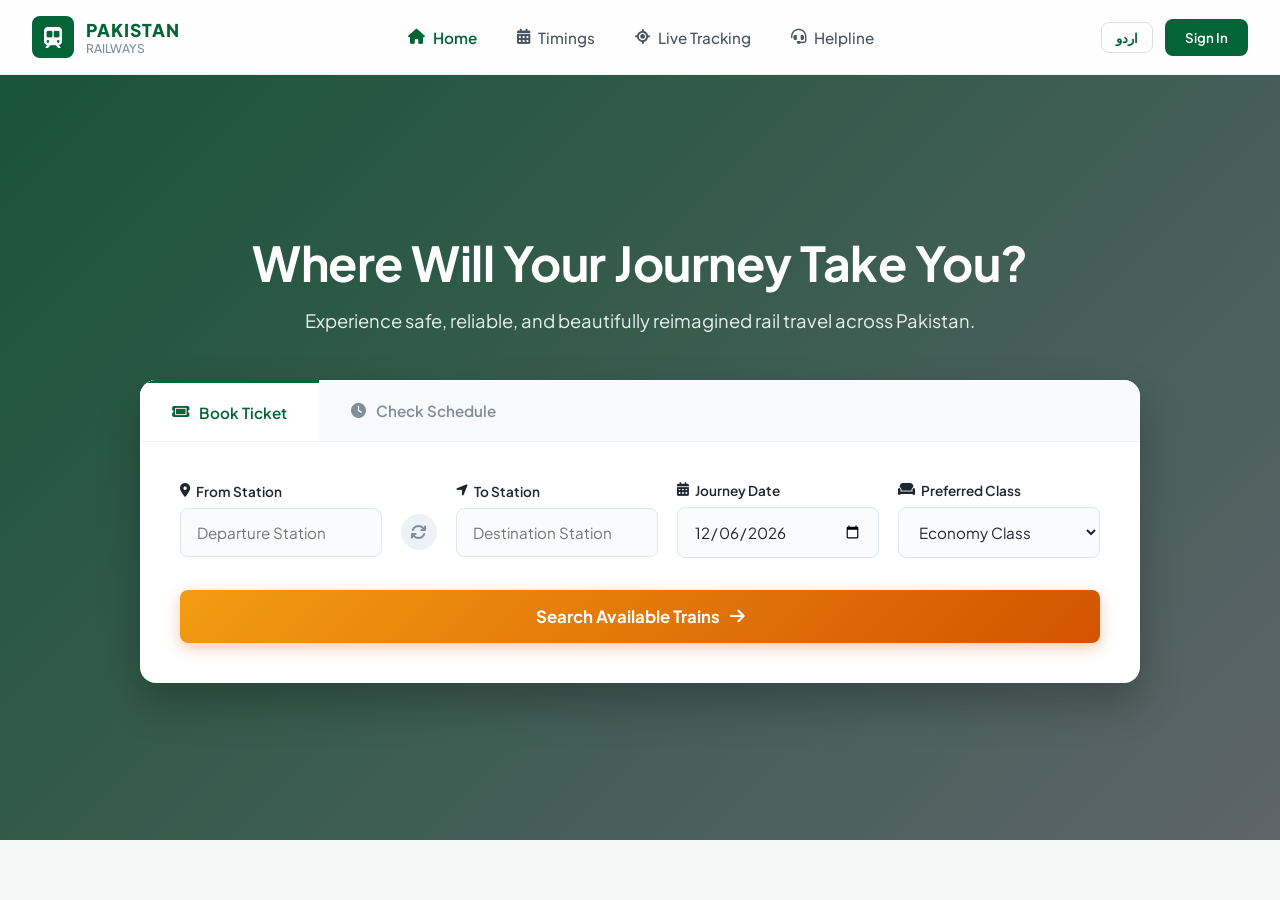
==== index.html @ b49263a6 "Add initial HTML and CSS files for Pakistan Railways redesign" ====
<!DOCTYPE html>
<html lang="en">
<head>
    <meta charset="UTF-8">
    <meta name="viewport" content="width=device-width, initial-scale=1.0">
    <title>Pakistan Railways Redesign</title>
    <link rel="stylesheet" href="https://cdnjs.cloudflare.com/ajax/libs/font-awesome/6.4.0/css/all.min.css">
    <link href="https://fonts.googleapis.com/css2?family=Plus+Jakarta+Sans:wght@300;400;500;600;700&display=swap" rel="stylesheet">
    <link rel="stylesheet" href="style.css">
</head>
<body>

    <header class="main-header">
        <nav class="nav-container">
            <div class="logo">
                <div class="logo-icon">
                    <i class="fa-solid fa-train-subway"></i>
                </div>
                <div class="logo-text">
                    <span class="brand-title">PAKISTAN</span>
                    <span class="brand-sub">RAILWAYS</span>
                </div>
            </div>
            
            <ul class="nav-links">
                <li><a href="#" class="active"><i class="fa-solid fa-house"></i> Home</a></li>
                <li><a href="#"><i class="fa-solid fa-calendar-days"></i> Timings</a></li>
                <li><a href="#"><i class="fa-solid fa-location-crosshairs"></i> Live Tracking</a></li>
                <li><a href="#"><i class="fa-solid fa-headset"></i> Helpline</a></li>
            </ul>

            <div class="nav-actions">
                <button class="btn-lang" aria-label="Switch Language to Urdu">اردو</button>
                <button class="btn-login">Sign In</button>
            </div>
        </nav>
    </header>

    <main>
        <section class="hero-section">
            <div class="hero-overlay"></div>
            <div class="hero-content">
                <div class="hero-text-wrapper">
                    <h1>Where Will Your Journey Take You?</h1>
                    <p>Experience safe, reliable, and beautifully reimagined rail travel across Pakistan.</p>
                </div>

                <div class="booking-card">
                    <div class="card-header">
                        <span class="tab active"><i class="fa-solid fa-ticket"></i> Book Ticket</span>
                        <span class="tab"><i class="fa-solid fa-clock"></i> Check Schedule</span>
                    </div>
                    
                    <form id="bookingForm" class="booking-form" autocomplete="off">
                        <div class="input-grid">
                            <div class="input-group">
                                <label><i class="fa-solid fa-location-dot"></i> From Station</label>
                                <div class="input-wrapper">
                                    <input type="text" id="fromStation" placeholder="Departure Station" required>
                                    <div id="fromSuggestions" class="suggestion-box"></div>
                                </div>
                            </div>

                            <div class="swap-stations">
                                <i class="fa-solid fa-arrows-rotate"></i>
                            </div>

                            <div class="input-group">
                                <label><i class="fa-solid fa-location-arrow"></i> To Station</label>
                                <div class="input-wrapper">
                                    <input type="text" id="toStation" placeholder="Destination Station" required>
                                    <div id="toSuggestions" class="suggestion-box"></div>
                                </div>
                            </div>

                            <div class="input-group">
                                <label><i class="fa-solid fa-calendar-alt"></i> Journey Date</label>
                                <input type="date" id="journeyDate" required>
                            </div>

                            <div class="input-group">
                                <label><i class="fa-solid fa-couch"></i> Preferred Class</label>
                                <select id="travelClass">
                                    <option value="economy">Economy Class</option>
                                    <option value="ac-business">AC Business</option>
                                    <option value="ac-sleeper">AC Sleeper</option>
                                </select>
                            </div>
                        </div>

                        <button type="submit" class="btn-search">
                            <span>Search Available Trains</span> <i class="fa-solid fa-arrow-right"></i>
                        </button>
                    </form>
                </div>
            </div>
        </section>

        <section class="results-section" id="resultsPanel">
            <div class="results-container">
                <div class="results-meta">
                    <h2><i class="fa-solid fa-train"></i> Available Express Routings</h2>
                    <p id="searchSummary">Showing departures matches</p>
                </div>

                <div id="trainList" class="train-list-grid">
                    </div>
            </div>
        </section>
    </main>

    <script>
        const stations = ["Karachi Cantt", "Lahore Junction", "Rawalpindi", "Faisalabad", "Multan Cantt", "Peshawar Cantt", "Quetta"];
        const trains = [
            { name: "Green Line Express", code: "1UP", departure: "22:00", arrival: "16:15", time: "18h 15m", price: "4,500", tags: ["Premium", "AC Included"] },
            { name: "Karakoram Express", code: "42DN", departure: "16:00", arrival: "10:30", time: "18h 30m", price: "3,800", tags: ["Punctual"] },
            { name: "Tezgam Express", code: "7UP", departure: "17:30", arrival: "13:45", time: "20h 15m", price: "3,200", tags: ["Budget Friendly"] }
        ];

        // Safe setup for dates
        const datePicker = document.getElementById('journeyDate');
        const formattedToday = new Date().toISOString().split('T')[0];
        datePicker.min = formattedToday;
        datePicker.value = formattedToday;

        // Custom Autocomplete Feature
        function bindAutocomplete(input, box) {
            input.addEventListener('input', () => {
                const query = input.value.toLowerCase();
                box.innerHTML = '';
                if (!query) { box.style.display = 'none'; return; }
                
                const matches = stations.filter(s => s.toLowerCase().includes(query));
                if (matches.length > 0) {
                    matches.forEach(match => {
                        const row = document.createElement('div');
                        row.innerHTML = `<i class="fa-solid fa-train-tram"></i> ${match}`;
                        row.addEventListener('click', () => {
                            input.value = match;
                            box.style.display = 'none';
                        });
                        box.appendChild(row);
                    });
                    box.style.display = 'block';
                } else {
                    box.style.display = 'none';
                }
            });
        }

        bindAutocomplete(document.getElementById('fromStation'), document.getElementById('fromSuggestions'));
        bindAutocomplete(document.getElementById('toStation'), document.getElementById('toSuggestions'));

        // Form Submit Simulation
        document.getElementById('bookingForm').addEventListener('submit', (e) => {
            e.preventDefault();
            const from = document.getElementById('fromStation').value;
            const to = document.getElementById('toStation').value;
            const panel = document.getElementById('resultsPanel');
            const list = document.getElementById('trainList');

            if (!stations.includes(from) || !stations.includes(to)) {
                alert("Please select official stations from the auto-suggest items.");
                return;
            }

            list.innerHTML = `<div class="loader"><i class="fa-solid fa-spinner fa-spin"></i> Fetching Live Train Rosters...</div>`;
            panel.style.display = 'block';
            panel.scrollIntoView({ behavior: 'smooth' });

            setTimeout(() => {
                list.innerHTML = '';
                document.getElementById('searchSummary').textContent = `Found ${trains.length} high-speed trains running from ${from} to ${to}`;
                
                trains.forEach(t => {
                    const el = document.createElement('div');
                    el.className = 'train-card-modern';
                    el.innerHTML = `
                        <div class="train-main-info">
                            <span class="train-code">${t.code}</span>
                            <h3>${t.name}</h3>
                            <div class="tag-row">${t.tags.map(tag => `<span class="badge">${tag}</span>`).join('')}</div>
                        </div>
                        <div class="train-route-timeline">
                            <div class="station-node">
                                <strong>${t.departure}</strong>
                                <span>${from.split(' ')[0]}</span>
                            </div>
                            <div class="timeline-line">
                                <span class="duration-text">${t.time}</span>
                                <div class="line-visual"><i class="fa-solid fa-circle-chevron-right"></i></div>
                            </div>
                            <div class="station-node">
                                <strong>${t.arrival}</strong>
                                <span>${to.split(' ')[0]}</span>
                            </div>
                        </div>
                        <div class="train-pricing-action">
                            <div class="price-display">
                                <span class="currency">PKR</span>
                                <span class="amount">${t.price}</span>
                            </div>
                            <button class="btn-book" onclick="alert('Proceeding to graphical seating coach alignment map!')">Select Seats</button>
                        </div>
                    `;
                    list.appendChild(el);
                });
            }, 1000);
        });
    </script>
</body>
</html>
---- style.css ----
/* --- 1. DESIGN SYSTEM & RESET --- */
:root {
    --brand-green-primary: #026437;
    --brand-green-dark: #014224;
    --brand-gold: #f39c12;
    --luxury-gold-glow: rgba(243, 156, 18, 0.2);
    --surface-white: #ffffff;
    --background-subtle: #f4f7f5;
    --text-headline: #1e272e;
    --text-body: #485460;
    --text-muted: #808e9b;
    --radius-lg: 16px;
    --radius-md: 8px;
    --transition-smooth: all 0.3s cubic-bezier(0.4, 0, 0.2, 1);
    --shadow-premium: 0 10px 30px rgba(2, 100, 55, 0.08);
}

* {
    margin: 0;
    padding: 0;
    box-sizing: border-box;
    font-family: 'Plus Jakarta Sans', sans-serif;
}

body {
    background-color: var(--background-subtle);
    color: var(--text-body);
    overflow-x: hidden;
}

/* --- 2. HEADER & NAVIGATION --- */
.main-header {
    background: rgba(255, 255, 255, 0.85);
    backdrop-filter: blur(12px);
    border-bottom: 1px solid rgba(0, 0, 0, 0.05);
    position: sticky;
    top: 0;
    z-index: 1000;
    transition: var(--transition-smooth);
}

.nav-container {
    max-width: 1280px;
    margin: 0 auto;
    padding: 1rem 2rem;
    display: flex;
    justify-content: space-between;
    align-items: center;
}

.logo {
    display: flex;
    align-items: center;
    gap: 12px;
}

.logo-icon {
    background: var(--brand-green-primary);
    color: white;
    width: 42px;
    height: 42px;
    display: flex;
    align-items: center;
    justify-content: center;
    border-radius: var(--radius-md);
    font-size: 1.3rem;
}

.logo-text {
    display: flex;
    flex-direction: column;
}

.brand-title {
    font-weight: 800;
    font-size: 1.1rem;
    color: var(--brand-green-primary);
    letter-spacing: 1px;
}

.brand-sub {
    font-size: 0.75rem;
    font-weight: 500;
    color: var(--text-muted);
}

.nav-links {
    display: flex;
    list-style: none;
    gap: 2.5rem;
}

.nav-links a {
    text-decoration: none;
    color: var(--text-body);
    font-weight: 500;
    font-size: 0.95rem;
    display: flex;
    align-items: center;
    gap: 8px;
    transition: var(--transition-smooth);
}

/* User Feedback Focus/Hover states */
.nav-links a:hover, .nav-links a.active {
    color: var(--brand-green-primary);
    font-weight: 600;
}

.nav-actions {
    display: flex;
    gap: 12px;
    align-items: center;
}

.btn-lang {
    background: none;
    border: 1px solid #dcdde1;
    padding: 6px 14px;
    border-radius: var(--radius-md);
    font-weight: bold;
    cursor: pointer;
    color: var(--brand-green-primary);
    transition: var(--transition-smooth);
}

.btn-lang:hover {
    background: var(--brand-green-primary);
    color: white;
    border-color: var(--brand-green-primary);
}

.btn-login {
    background: var(--brand-green-primary);
    color: white;
    border: none;
    padding: 10px 20px;
    border-radius: var(--radius-md);
    font-weight: 600;
    cursor: pointer;
    transition: var(--transition-smooth);
}

.btn-login:hover {
    background: var(--brand-green-dark);
    box-shadow: 0 4px 15px rgba(2, 100, 55, 0.2);
}

/* --- 3. HERO & HERO CANVAS --- */
.hero-section {
    position: relative;
    background: url('https://images.unsplash.com/photo-1532103054090-334e6e60ae29?ixlib=rb-4.0.3') center/cover no-repeat;
    min-height: 85vh;
    display: flex;
    align-items: center;
    justify-content: center;
    padding: 4rem 2rem;
}

.hero-overlay {
    position: absolute;
    top: 0;
    left: 0;
    width: 100%;
    height: 100%;
    background: linear-gradient(135deg, rgba(1, 66, 36, 0.9), rgba(30, 39, 46, 0.7));
    z-index: 1;
}

.hero-content {
    position: relative;
    z-index: 2;
    width: 100%;
    max-width: 1000px;
    display: flex;
    flex-direction: column;
    gap: 3rem;
}

.hero-text-wrapper {
    text-align: center;
    color: white;
}

.hero-text-wrapper h1 {
    font-size: 3rem;
    font-weight: 700;
    letter-spacing: -0.5px;
    margin-bottom: 1rem;
}

.hero-text-wrapper p {
    font-size: 1.15rem;
    opacity: 0.9;
}

/* --- 4. PREMIUM BOOKING INTERFACE CARD --- */
.booking-card {
    background: var(--surface-white);
    border-radius: var(--radius-lg);
    box-shadow: 0 20px 40px rgba(0,0,0,0.25);
    overflow: hidden;
}

.card-header {
    display: flex;
    background: #f8fafd;
    border-bottom: 1px solid #edf2f7;
}

.card-header .tab {
    padding: 1.2rem 2rem;
    font-weight: 600;
    font-size: 0.95rem;
    cursor: pointer;
    color: var(--text-muted);
    display: flex;
    align-items: center;
    gap: 10px;
    transition: var(--transition-smooth);
}

.card-header .tab.active {
    background: var(--surface-white);
    color: var(--brand-green-primary);
    border-top: 3px solid var(--brand-green-primary);
}

.booking-form {
    padding: 2.5rem;
}

.input-grid {
    display: grid;
    grid-template-columns: 1fr auto 1fr 1fr 1fr;
    align-items: center;
    gap: 1.2rem;
    margin-bottom: 2rem;
}

.input-group {
    display: flex;
    flex-direction: column;
    gap: 8px;
}

.input-group label {
    font-size: 0.85rem;
    font-weight: 600;
    color: var(--text-headline);
    display: flex;
    align-items: center;
    gap: 6px;
}

.input-wrapper {
    position: relative;
}

.input-group input, .input-group select {
    width: 100%;
    padding: 14px 16px;
    border: 1px solid #e1e8ed;
    border-radius: var(--radius-md);
    font-size: 0.95rem;
    color: var(--text-headline);
    background-color: #fafbfc;
    transition: var(--transition-smooth);
}

/* User Feedback Interactive Indicators */
.input-group input:focus, .input-group select:focus {
    outline: none;
    border-color: var(--brand-green-primary);
    background-color: var(--surface-white);
    box-shadow: 0 0 0 4px rgba(2, 100, 55, 0.1);
}

.swap-stations {
    background: #edf2f7;
    width: 36px;
    height: 36px;
    border-radius: 50%;
    display: flex;
    align-items: center;
    justify-content: center;
    cursor: pointer;
    color: var(--text-muted);
    margin-top: 24px;
    transition: var(--transition-smooth);
}

.swap-stations:hover {
    background: var(--brand-green-primary);
    color: white;
}

/* Efficiency Feature Styles: Dynamic Suggestion Rows */
.suggestion-box {
    position: absolute;
    top: 105%;
    left: 0;
    right: 0;
    background: var(--surface-white);
    border: 1px solid #e1e8ed;
    border-radius: var(--radius-md);
    box-shadow: 0 10px 25px rgba(0,0,0,0.1);
    max-height: 180px;
    overflow-y: auto;
    z-index: 50;
    display: none;
}

.suggestion-box div {
    padding: 12px 16px;
    cursor: pointer;
    font-size: 0.9rem;
    display: flex;
    align-items: center;
    gap: 10px;
}

.suggestion-box div:hover {
    background: #f4f7f5;
    color: var(--brand-green-primary);
    font-weight: 600;
}

.btn-search {
    background: linear-gradient(135deg, var(--brand-gold), #d35400);
    color: white;
    border: none;
    width: 100%;
    padding: 16px;
    font-size: 1.05rem;
    font-weight: 700;
    border-radius: var(--radius-md);
    cursor: pointer;
    display: flex;
    align-items: center;
    justify-content: center;
    gap: 10px;
    box-shadow: 0 5px 15px rgba(211, 84, 0, 0.3);
    transition: var(--transition-smooth);
}

.btn-search:hover {
    transform: translateY(-2px);
    box-shadow: 0 8px 25px rgba(211, 84, 0, 0.4);
}

/* --- 5. VISUAL FEEDBACK: RESULTS TIMELINE PANEL --- */
.results-section {
    max-width: 1280px;
    margin: 4rem auto;
    padding: 0 2rem;
    display: none;
}

.results-meta {
    margin-bottom: 2rem;
}

.results-meta h2 {
    color: var(--text-headline);
    font-size: 1.6rem;
    font-weight: 700;
    margin-bottom: 4px;
}

.train-list-grid {
    display: flex;
    flex-direction: column;
    gap: 1.5rem;
}

.train-card-modern {
    background: var(--surface-white);
    border-radius: var(--radius-lg);
    padding: 2rem;
    display: grid;
    grid-template-columns: 1fr 1.5fr 1fr;
    align-items: center;
    box-shadow: var(--shadow-premium);
    border: 1px solid rgba(2, 100, 55, 0.04);
    transition: var(--transition-smooth);
}

.train-card-modern:hover {
    transform: translateY(-4px);
    box-shadow: 0 15px 35px rgba(2, 100, 55, 0.12);
}

.train-code {
    background: #e6f4ed;
    color: var(--brand-green-primary);
    padding: 4px 10px;
    font-size: 0.75rem;
    font-weight: 700;
    border-radius: 4px;
}

.train-main-info h3 {
    font-size: 1.25rem;
    color: var(--text-headline);
    margin: 8px 0;
}

.tag-row {
    display: flex;
    gap: 6px;
}

.badge {
    background: #f1f2f6;
    font-size: 0.75rem;
    color: var(--text-body);
    padding: 2px 8px;
    border-radius: 4px;
}

.train-route-timeline {
    display: flex;
    align-items: center;
    justify-content: space-between;
    padding: 0 1rem;
}

.station-node {
    display: flex;
    flex-direction: column;
    text-align: center;
}

.station-node strong {
    font-size: 1.4rem;
    color: var(--text-headline);
}

.station-node span {
    font-size: 0.85rem;
    color: var(--text-muted);
}

.timeline-line {
    flex-grow: 1;
    text-align: center;
    position: relative;
    margin: 0 1.5rem;
}

.duration-text {
    font-size: 0.8rem;
    color: var(--text-muted);
    display: block;
    margin-bottom: 4px;
}

.line-visual {
    height: 2px;
    background: #cbd5e1;
    position: relative;
}

.line-visual i {
    position: absolute;
    top: 50%;
    left: 50%;
    transform: translate(-50%, -50%);
    background: var(--surface-white);
    padding: 0 4px;
    color: var(--brand-green-primary);
}

.train-pricing-action {
    text-align: right;
    display: flex;
    flex-direction: column;
    align-items: flex-end;
    gap: 10px;
}

.price-display {
    display: flex;
    align-items: baseline;
    gap: 4px;
}

.currency {
    font-size: 0.85rem;
    font-weight: 600;
    color: var(--text-muted);
}

.amount {
    font-size: 1.7rem;
    font-weight: 800;
    color: var(--brand-green-primary);
}

.btn-book {
    background: var(--brand-green-primary);
    color: white;
    border: none;
    padding: 12px 24px;
    font-size: 0.95rem;
    font-weight: 600;
    border-radius: var(--radius-md);
    cursor: pointer;
    transition: var(--transition-smooth);
}

.btn-book:hover {
    background: var(--brand-green-dark);
}

.loader {
    text-align: center;
    padding: 3rem;
    font-size: 1.1rem;
    color: var(--brand-green-primary);
    font-weight: 600;
}

/* --- 6. RESPONSIVE LAYOUT BREAKPOINTS --- */
@media (max-width: 992px) {
    .input-grid {
        grid-template-columns: 1fr;
    }
    .swap-stations {
        display: none;
    }
    .train-card-modern {
        grid-template-columns: 1fr;
        gap: 1.5rem;
    }
    .train-pricing-action {
        align-items: min-start;
        text-align: left;
        flex-direction: row;
        justify-content: space-between;
        border-top: 1px solid #edf2f7;
        padding-top: 1rem;
    }
}

@media (max-width: 768px) {
    .nav-links {
        display: none;
    }
    .hero-text-wrapper h1 {
        font-size: 2.2rem;
    }
}
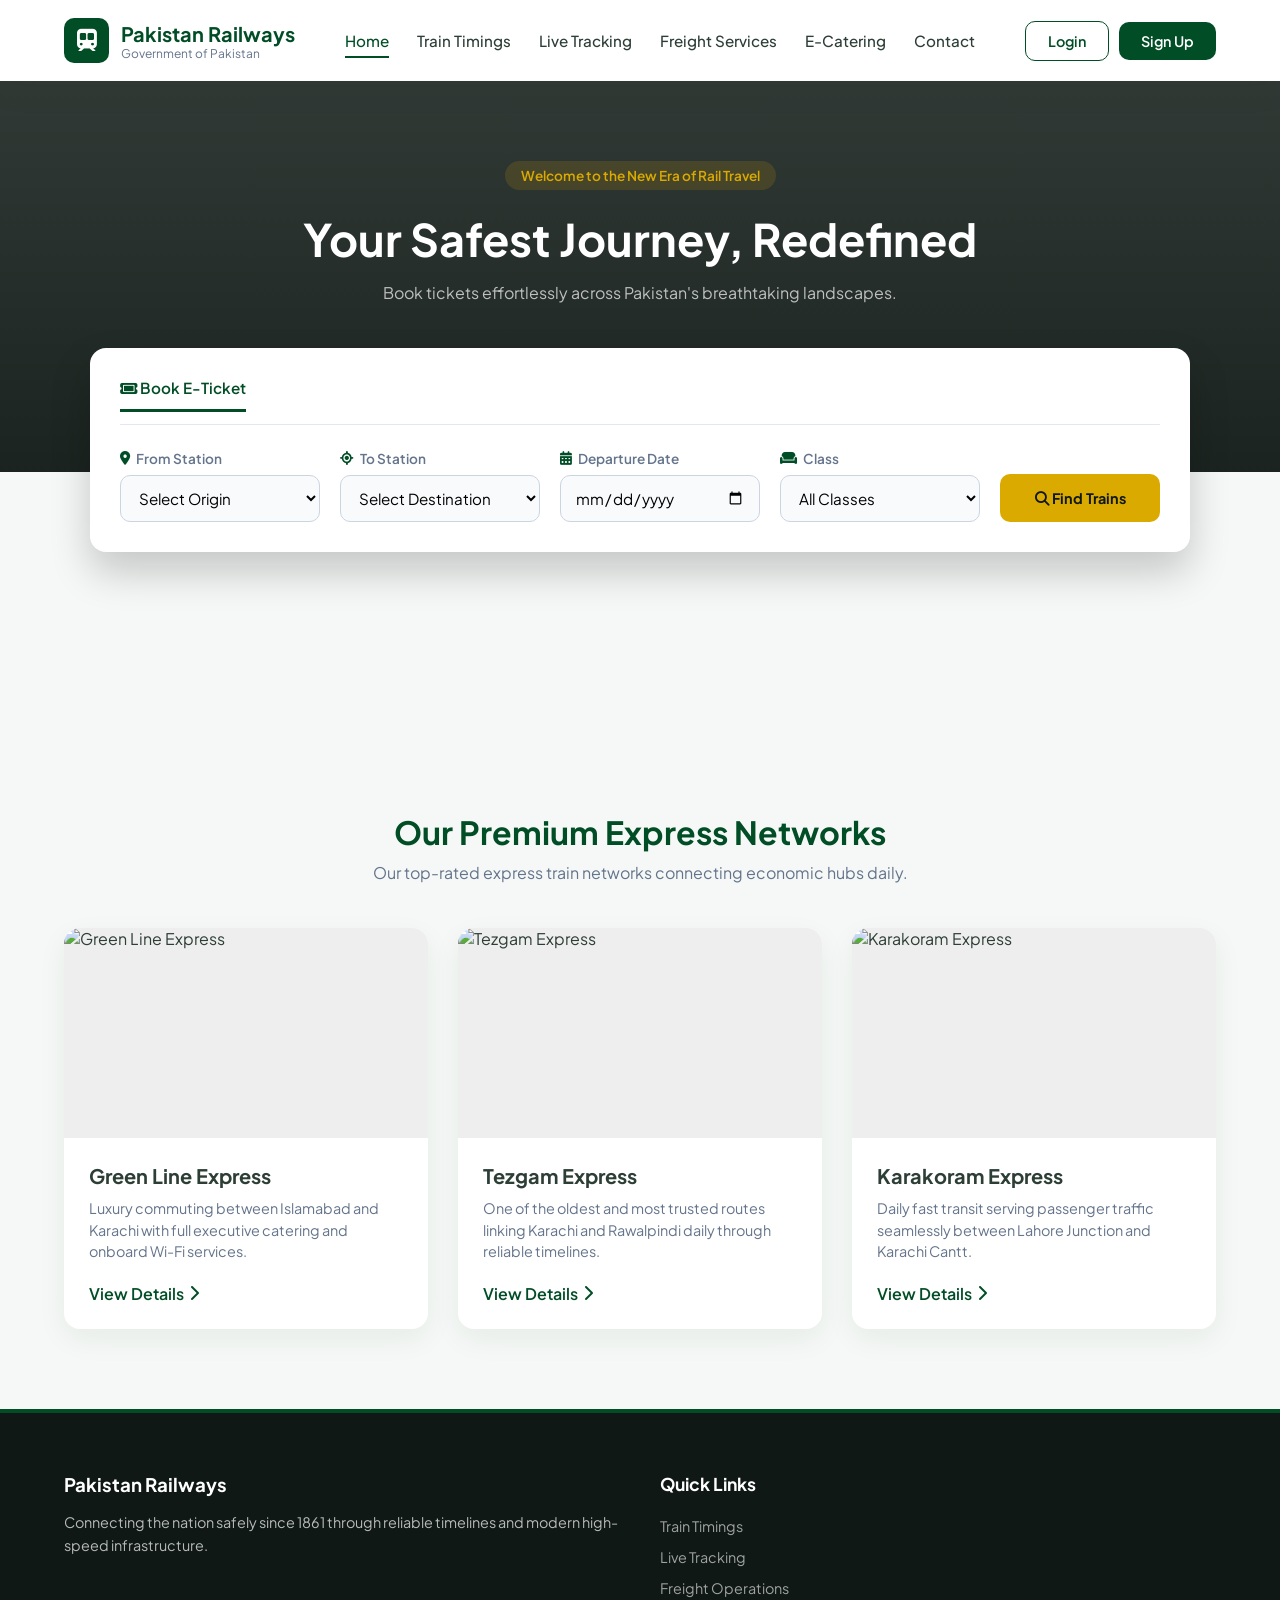
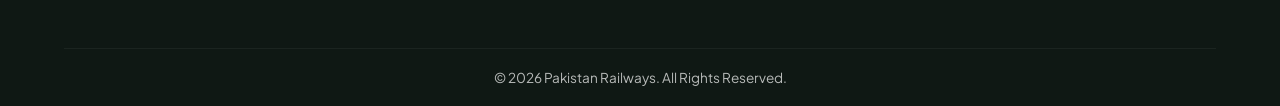
==== commit 9f6be109: "Add new HTML pages for catering, contact, freight, timings, and tracking services; implement mobile " ====
--- a/index.html
+++ b/index.html
@@ -3,210 +3,89 @@
 <head>
     <meta charset="UTF-8">
     <meta name="viewport" content="width=device-width, initial-scale=1.0">
-    <title>Pakistan Railways Redesign</title>
+    <title>Pakistan Railways - Official Portal</title>
+    <link rel="preconnect" href="https://fonts.googleapis.com"><link rel="preconnect" href="https://fonts.gstatic.com" crossorigin>
+    <link href="https://fonts.googleapis.com/css2?family=Plus+Jakarta+Sans:wght@300;400;500;600;700&display=swap" rel="stylesheet">
     <link rel="stylesheet" href="https://cdnjs.cloudflare.com/ajax/libs/font-awesome/6.4.0/css/all.min.css">
-    <link href="https://fonts.googleapis.com/css2?family=Plus+Jakarta+Sans:wght@300;400;500;600;700&display=swap" rel="stylesheet">
     <link rel="stylesheet" href="style.css">
 </head>
 <body>
+    <header class="main-header">
+        <div class="container header-flex-row">
+            <a href="index.html" class="brand-logo">
+                <div class="logo-icon"><i class="fa-solid fa-train-subway"></i></div>
+                <div class="logo-text"><h1>Pakistan Railways</h1><span>Government of Pakistan</span></div>
+            </a>
+            <nav class="nav-menu" id="navMenu">
+                <ul>
+                    <li><a href="index.html" class="nav-link active">Home</a></li>
+                    <li><a href="timings.html" class="nav-link">Train Timings</a></li>
+                    <li><a href="tracking.html" class="nav-link">Live Tracking</a></li>
+                    <li><a href="freight.html" class="nav-link">Freight Services</a></li>
+                    <li><a href="catering.html" class="nav-link">E-Catering</a></li>
+                    <li><a href="contact.html" class="nav-link">Contact</a></li>
+                </ul>
+            </nav>
+            <div class="auth-actions">
+                <button class="btn btn-outline" onclick="openModal('loginModal')">Login</button>
+                <button class="btn btn-primary" onclick="openModal('signupModal')">Sign Up</button>
+                <div class="menu-toggle" id="menuToggle"><i class="fa-solid fa-bars"></i></div>
+            </div>
+        </div>
+    </header>
 
-    <header class="main-header">
-        <nav class="nav-container">
-            <div class="logo">
-                <div class="logo-icon">
-                    <i class="fa-solid fa-train-subway"></i>
+    <section class="hero-section">
+        <div class="container text-center">
+            <span class="hero-badge">Welcome to the New Era of Rail Travel</span>
+            <h2 class="hero-title">Your Safest Journey, Redefined</h2>
+            <p class="hero-subtitle">Book tickets effortlessly across Pakistan's breathtaking landscapes.</p>
+            <div class="booking-widget">
+                <div class="widget-tabs"><button class="tab-btn active"><i class="fa-solid fa-ticket"></i> Book E-Ticket</button></div>
+                <form class="booking-form" onsubmit="event.preventDefault();">
+                    <div class="form-group"><label><i class="fa-solid fa-location-dot"></i> From Station</label>
+                        <select required><option value="" disabled selected>Select Origin</option><option>Lahore Junction</option><option>Karachi Cantt</option><option>Rawalpindi</option></select></div>
+                    <div class="form-group"><label><i class="fa-solid fa-location-crosshairs"></i> To Station</label>
+                        <select required><option value="" disabled selected>Select Destination</option><option>Karachi Cantt</option><option>Lahore Junction</option><option>Rawalpindi</option></select></div>
+                    <div class="form-group"><label><i class="fa-solid fa-calendar-alt"></i> Departure Date</label><input type="date" required></div>
+                    <div class="form-group"><label><i class="fa-solid fa-couch"></i> Class</label><select><option>All Classes</option><option>AC Business</option><option>Economy Class</option></select></div>
+                    <button type="submit" class="btn btn-search"><i class="fa-solid fa-magnifying-glass"></i> Find Trains</button>
+                </form>
+            </div>
+        </div>
+    </section>
+
+    <section class="services-section">
+        <div class="container">
+            <div class="section-header text-center"><h2>Our Premium Express Networks</h2><p>Our top-rated express train networks connecting economic hubs daily.</p></div>
+            <div class="grid grid-3">
+                <div class="service-card">
+                    <div class="card-img"><img src="https://images.unsplash.com/photo-1541417904950-b855846fe074?auto=format&fit=crop&w=600&q=80" alt="Green Line Express"></div>
+                    <div class="card-body"><h3>Green Line Express</h3><p>Luxury commuting between Islamabad and Karachi with full executive catering and onboard Wi-Fi services.</p><a href="#" class="card-link">View Details <i class="fa-solid fa-chevron-right"></i></a></div>
                 </div>
-                <div class="logo-text">
-                    <span class="brand-title">PAKISTAN</span>
-                    <span class="brand-sub">RAILWAYS</span>
+                <div class="service-card">
+                    <div class="card-img"><img src="https://images.unsplash.com/photo-1474487548417-781cb71495f3?auto=format&fit=crop&w=600&q=80" alt="Tezgam Express"></div>
+                    <div class="card-body"><h3>Tezgam Express</h3><p>One of the oldest and most trusted routes linking Karachi and Rawalpindi daily through reliable timelines.</p><a href="#" class="card-link">View Details <i class="fa-solid fa-chevron-right"></i></a></div>
+                </div>
+                <div class="service-card">
+                    <div class="card-img"><img src="https://images.unsplash.com/photo-1532103054090-334e6e60ab29?auto=format&fit=crop&w=600&q=80" alt="Karakoram Express"></div>
+                    <div class="card-body"><h3>Karakoram Express</h3><p>Daily fast transit serving passenger traffic seamlessly between Lahore Junction and Karachi Cantt.</p><a href="#" class="card-link">View Details <i class="fa-solid fa-chevron-right"></i></a></div>
                 </div>
             </div>
-            
-            <ul class="nav-links">
-                <li><a href="#" class="active"><i class="fa-solid fa-house"></i> Home</a></li>
-                <li><a href="#"><i class="fa-solid fa-calendar-days"></i> Timings</a></li>
-                <li><a href="#"><i class="fa-solid fa-location-crosshairs"></i> Live Tracking</a></li>
-                <li><a href="#"><i class="fa-solid fa-headset"></i> Helpline</a></li>
-            </ul>
+        </div>
+    </section>
 
-            <div class="nav-actions">
-                <button class="btn-lang" aria-label="Switch Language to Urdu">اردو</button>
-                <button class="btn-login">Sign In</button>
+    <div class="modal-overlay" id="loginModal"><div class="modal-box"><div class="modal-close" onclick="closeModal('loginModal')">&times;</div><div class="modal-header"><h3>Welcome Back</h3><p>Sign in to your passenger account.</p></div><form><div class="form-group input-icon"><i class="fa-solid fa-envelope"></i><input type="email" placeholder="Email Address"></div><div class="form-group input-icon"><i class="fa-solid fa-lock"></i><input type="password" placeholder="Password"></div><button type="submit" class="btn btn-primary w-100">Sign In</button></form></div></div>
+    <div class="modal-overlay" id="signupModal"><div class="modal-box"><div class="modal-close" onclick="closeModal('signupModal')">&times;</div><div class="modal-header"><h3>Create Account</h3><p>Register to book swift e-tickets.</p></div><form><div class="form-group input-icon"><i class="fa-solid fa-user"></i><input type="text" placeholder="Full Name"></div><div class="form-group input-icon"><i class="fa-solid fa-envelope"></i><input type="email" placeholder="Email Address"></div><button type="submit" class="btn btn-primary w-100">Register</button></form></div></div>
+
+    <footer class="main-footer">
+        <div class="container">
+            <div class="footer-grid">
+                <div class="footer-brand"><h3>Pakistan Railways</h3><p>Connecting the nation safely since 1861 through reliable timelines and modern high-speed infrastructure.</p></div>
+                <div class="footer-links"><h4>Quick Links</h4><ul><li><a href="timings.html">Train Timings</a></li><li><a href="tracking.html">Live Tracking</a></li><li><a href="freight.html">Freight Operations</a></li></ul></div>
             </div>
-        </nav>
-    </header>
-
-    <main>
-        <section class="hero-section">
-            <div class="hero-overlay"></div>
-            <div class="hero-content">
-                <div class="hero-text-wrapper">
-                    <h1>Where Will Your Journey Take You?</h1>
-                    <p>Experience safe, reliable, and beautifully reimagined rail travel across Pakistan.</p>
-                </div>
-
-                <div class="booking-card">
-                    <div class="card-header">
-                        <span class="tab active"><i class="fa-solid fa-ticket"></i> Book Ticket</span>
-                        <span class="tab"><i class="fa-solid fa-clock"></i> Check Schedule</span>
-                    </div>
-                    
-                    <form id="bookingForm" class="booking-form" autocomplete="off">
-                        <div class="input-grid">
-                            <div class="input-group">
-                                <label><i class="fa-solid fa-location-dot"></i> From Station</label>
-                                <div class="input-wrapper">
-                                    <input type="text" id="fromStation" placeholder="Departure Station" required>
-                                    <div id="fromSuggestions" class="suggestion-box"></div>
-                                </div>
-                            </div>
-
-                            <div class="swap-stations">
-                                <i class="fa-solid fa-arrows-rotate"></i>
-                            </div>
-
-                            <div class="input-group">
-                                <label><i class="fa-solid fa-location-arrow"></i> To Station</label>
-                                <div class="input-wrapper">
-                                    <input type="text" id="toStation" placeholder="Destination Station" required>
-                                    <div id="toSuggestions" class="suggestion-box"></div>
-                                </div>
-                            </div>
-
-                            <div class="input-group">
-                                <label><i class="fa-solid fa-calendar-alt"></i> Journey Date</label>
-                                <input type="date" id="journeyDate" required>
-                            </div>
-
-                            <div class="input-group">
-                                <label><i class="fa-solid fa-couch"></i> Preferred Class</label>
-                                <select id="travelClass">
-                                    <option value="economy">Economy Class</option>
-                                    <option value="ac-business">AC Business</option>
-                                    <option value="ac-sleeper">AC Sleeper</option>
-                                </select>
-                            </div>
-                        </div>
-
-                        <button type="submit" class="btn-search">
-                            <span>Search Available Trains</span> <i class="fa-solid fa-arrow-right"></i>
-                        </button>
-                    </form>
-                </div>
-            </div>
-        </section>
-
-        <section class="results-section" id="resultsPanel">
-            <div class="results-container">
-                <div class="results-meta">
-                    <h2><i class="fa-solid fa-train"></i> Available Express Routings</h2>
-                    <p id="searchSummary">Showing departures matches</p>
-                </div>
-
-                <div id="trainList" class="train-list-grid">
-                    </div>
-            </div>
-        </section>
-    </main>
-
-    <script>
-        const stations = ["Karachi Cantt", "Lahore Junction", "Rawalpindi", "Faisalabad", "Multan Cantt", "Peshawar Cantt", "Quetta"];
-        const trains = [
-            { name: "Green Line Express", code: "1UP", departure: "22:00", arrival: "16:15", time: "18h 15m", price: "4,500", tags: ["Premium", "AC Included"] },
-            { name: "Karakoram Express", code: "42DN", departure: "16:00", arrival: "10:30", time: "18h 30m", price: "3,800", tags: ["Punctual"] },
-            { name: "Tezgam Express", code: "7UP", departure: "17:30", arrival: "13:45", time: "20h 15m", price: "3,200", tags: ["Budget Friendly"] }
-        ];
-
-        // Safe setup for dates
-        const datePicker = document.getElementById('journeyDate');
-        const formattedToday = new Date().toISOString().split('T')[0];
-        datePicker.min = formattedToday;
-        datePicker.value = formattedToday;
-
-        // Custom Autocomplete Feature
-        function bindAutocomplete(input, box) {
-            input.addEventListener('input', () => {
-                const query = input.value.toLowerCase();
-                box.innerHTML = '';
-                if (!query) { box.style.display = 'none'; return; }
-                
-                const matches = stations.filter(s => s.toLowerCase().includes(query));
-                if (matches.length > 0) {
-                    matches.forEach(match => {
-                        const row = document.createElement('div');
-                        row.innerHTML = `<i class="fa-solid fa-train-tram"></i> ${match}`;
-                        row.addEventListener('click', () => {
-                            input.value = match;
-                            box.style.display = 'none';
-                        });
-                        box.appendChild(row);
-                    });
-                    box.style.display = 'block';
-                } else {
-                    box.style.display = 'none';
-                }
-            });
-        }
-
-        bindAutocomplete(document.getElementById('fromStation'), document.getElementById('fromSuggestions'));
-        bindAutocomplete(document.getElementById('toStation'), document.getElementById('toSuggestions'));
-
-        // Form Submit Simulation
-        document.getElementById('bookingForm').addEventListener('submit', (e) => {
-            e.preventDefault();
-            const from = document.getElementById('fromStation').value;
-            const to = document.getElementById('toStation').value;
-            const panel = document.getElementById('resultsPanel');
-            const list = document.getElementById('trainList');
-
-            if (!stations.includes(from) || !stations.includes(to)) {
-                alert("Please select official stations from the auto-suggest items.");
-                return;
-            }
-
-            list.innerHTML = `<div class="loader"><i class="fa-solid fa-spinner fa-spin"></i> Fetching Live Train Rosters...</div>`;
-            panel.style.display = 'block';
-            panel.scrollIntoView({ behavior: 'smooth' });
-
-            setTimeout(() => {
-                list.innerHTML = '';
-                document.getElementById('searchSummary').textContent = `Found ${trains.length} high-speed trains running from ${from} to ${to}`;
-                
-                trains.forEach(t => {
-                    const el = document.createElement('div');
-                    el.className = 'train-card-modern';
-                    el.innerHTML = `
-                        <div class="train-main-info">
-                            <span class="train-code">${t.code}</span>
-                            <h3>${t.name}</h3>
-                            <div class="tag-row">${t.tags.map(tag => `<span class="badge">${tag}</span>`).join('')}</div>
-                        </div>
-                        <div class="train-route-timeline">
-                            <div class="station-node">
-                                <strong>${t.departure}</strong>
-                                <span>${from.split(' ')[0]}</span>
-                            </div>
-                            <div class="timeline-line">
-                                <span class="duration-text">${t.time}</span>
-                                <div class="line-visual"><i class="fa-solid fa-circle-chevron-right"></i></div>
-                            </div>
-                            <div class="station-node">
-                                <strong>${t.arrival}</strong>
-                                <span>${to.split(' ')[0]}</span>
-                            </div>
-                        </div>
-                        <div class="train-pricing-action">
-                            <div class="price-display">
-                                <span class="currency">PKR</span>
-                                <span class="amount">${t.price}</span>
-                            </div>
-                            <button class="btn-book" onclick="alert('Proceeding to graphical seating coach alignment map!')">Select Seats</button>
-                        </div>
-                    `;
-                    list.appendChild(el);
-                });
-            }, 1000);
-        });
-    </script>
+            <div class="footer-bottom text-center"><p>&copy; 2026 Pakistan Railways. All Rights Reserved.</p></div>
+        </div>
+    </footer>
+    <script src="auth-script.js"></script>
 </body>
 </html>
--- a/style.css
+++ b/style.css
@@ -1,554 +1,146 @@
-/* --- 1. DESIGN SYSTEM & RESET --- */
 :root {
-    --brand-green-primary: #026437;
-    --brand-green-dark: #014224;
-    --brand-gold: #f39c12;
-    --luxury-gold-glow: rgba(243, 156, 18, 0.2);
-    --surface-white: #ffffff;
-    --background-subtle: #f4f7f5;
-    --text-headline: #1e272e;
-    --text-body: #485460;
-    --text-muted: #808e9b;
-    --radius-lg: 16px;
-    --radius-md: 8px;
-    --transition-smooth: all 0.3s cubic-bezier(0.4, 0, 0.2, 1);
-    --shadow-premium: 0 10px 30px rgba(2, 100, 55, 0.08);
+    --pak-green: #004d26;
+    --pak-green-light: #007339;
+    --gold: #daaa00;
+    --dark: #0f1814;
+    --light-bg: #f5f8f6;
+    --white: #ffffff;
+    --text-dark: #2c3e35;
+    --text-muted: #64748b;
+    --border-radius-lg: 16px;
+    --border-radius-md: 10px;
+    --transition: all 0.3s cubic-bezier(0.4, 0, 0.2, 1);
+    --shadow: 0 10px 30px rgba(0, 47, 23, 0.06);
 }
 
-* {
-    margin: 0;
-    padding: 0;
-    box-sizing: border-box;
-    font-family: 'Plus Jakarta Sans', sans-serif;
+* { margin: 0; padding: 0; box-sizing: border-box; font-family: 'Plus Jakarta Sans', sans-serif; }
+body { background-color: var(--light-bg); color: var(--text-dark); overflow-x: hidden; display: flex; flex-direction: column; min-height: 100vh; }
+.container { width: 90%; max-width: 1320px; margin: 0 auto; }
+.text-center { text-align: center; }
+.w-100 { width: 100%; }
+
+/* GLOBAL FIXED HEADER */
+.main-header { 
+    background-color: rgba(255, 255, 255, 0.98); 
+    backdrop-filter: blur(10px); 
+    padding: 18px 0; 
+    box-shadow: var(--shadow); 
+    position: sticky; 
+    top: 0; 
+    z-index: 999; 
 }
+.header-flex-row { display: flex; align-items: center; justify-content: space-between; }
+.brand-logo { display: flex; align-items: center; gap: 12px; text-decoration: none; }
+.logo-icon { width: 45px; height: 45px; background-color: var(--pak-green); color: var(--white); border-radius: var(--border-radius-md); display: flex; justify-content: center; align-items: center; font-size: 1.4rem; }
+.logo-text h1 { font-size: 1.25rem; color: var(--pak-green); font-weight: 700; }
+.logo-text span { font-size: 0.75rem; color: var(--text-muted); display: block; }
 
-body {
-    background-color: var(--background-subtle);
-    color: var(--text-body);
-    overflow-x: hidden;
-}
+.nav-menu ul { display: flex; align-items: center; list-style: none; gap: 28px; }
+.nav-link { text-decoration: none; color: var(--text-dark); font-weight: 500; font-size: 0.95rem; padding: 8px 0; position: relative; transition: var(--transition); }
+.nav-link:hover, .nav-link.active { color: var(--pak-green); }
+.nav-link::after { content: ''; position: absolute; bottom: 0; left: 0; width: 0; height: 2px; background-color: var(--pak-green); transition: var(--transition); }
+.nav-link:hover::after, .nav-link.active::after { width: 100%; }
 
-/* --- 2. HEADER & NAVIGATION --- */
-.main-header {
-    background: rgba(255, 255, 255, 0.85);
-    backdrop-filter: blur(12px);
-    border-bottom: 1px solid rgba(0, 0, 0, 0.05);
-    position: sticky;
-    top: 0;
-    z-index: 1000;
-    transition: var(--transition-smooth);
-}
+.auth-actions { display: flex; align-items: center; gap: 10px; }
+.btn { padding: 10px 22px; border-radius: var(--border-radius-md); font-weight: 600; font-size: 0.9rem; cursor: pointer; transition: var(--transition); border: none; }
+.btn-outline { background: transparent; color: var(--pak-green); border: 1px solid var(--pak-green); }
+.btn-primary { background-color: var(--pak-green); color: var(--white); }
+.btn-primary:hover { background-color: var(--pak-green-light); }
+.menu-toggle { display: none; font-size: 1.4rem; cursor: pointer; color: var(--pak-green); }
 
-.nav-container {
-    max-width: 1280px;
-    margin: 0 auto;
-    padding: 1rem 2rem;
-    display: flex;
-    justify-content: space-between;
-    align-items: center;
-}
+/* HERO DESIGN (HOME PAGE) */
+.hero-section { background: linear-gradient(rgba(15, 24, 20, 0.85), rgba(15, 24, 20, 0.95)), url('https://images.unsplash.com/photo-1541417904950-b855846fe074?auto=format&fit=crop&w=1400&q=80') center/cover; padding: 80px 0 200px 0; color: var(--white); }
+.hero-badge { background: rgba(218, 170, 0, 0.15); color: var(--gold); padding: 6px 16px; border-radius: 30px; font-size: 0.85rem; font-weight: 600; display: inline-block; margin-bottom: 20px; }
+.hero-title { font-size: 2.8rem; font-weight: 700; margin-bottom: 15px; }
+.hero-subtitle { max-width: 650px; margin: 0 auto 45px auto; color: rgba(255, 255, 255, 0.7); }
 
-.logo {
-    display: flex;
-    align-items: center;
-    gap: 12px;
-}
+/* INNER PAGES COMMON BANNER */
+.page-title-banner { background: linear-gradient(rgba(15, 24, 20, 0.85), rgba(15, 24, 20, 0.95)), url('https://images.unsplash.com/photo-1541417904950-b855846fe074?auto=format&fit=crop&w=1400&q=80') center/cover; padding: 60px 0; color: var(--white); text-align: center; }
+.page-title-banner h2 { font-size: 2.2rem; margin-bottom: 10px; color: var(--white); }
+.page-title-banner p { color: rgba(255, 255, 255, 0.7); font-size: 1rem; }
 
-.logo-icon {
-    background: var(--brand-green-primary);
-    color: white;
-    width: 42px;
-    height: 42px;
-    display: flex;
-    align-items: center;
-    justify-content: center;
-    border-radius: var(--radius-md);
-    font-size: 1.3rem;
-}
+/* MAIN CONTENT AREA & SECTIONS */
+.main-content-area { padding: 60px 0; flex: 1; }
+.services-section { padding: 340px 0 80px 0; }
+.section-header h2 { font-size: 2rem; color: var(--pak-green); margin-bottom: 10px; }
+.section-header p { color: var(--text-muted); margin-bottom: 45px; }
+.grid { display: grid; gap: 30px; }
+.grid-3 { grid-template-columns: repeat(3, 1fr); }
+.grid-2 { grid-template-columns: repeat(auto-fit, minmax(450px, 1fr)); }
 
-.logo-text {
-    display: flex;
-    flex-direction: column;
-}
+/* BOOKING WIDGET */
+.booking-widget { background: var(--white); border-radius: var(--border-radius-lg); padding: 30px; box-shadow: 0 20px 40px rgba(0,0,0,0.2); color: var(--text-dark); max-width: 1100px; margin: 0 auto -280px auto; text-align: left; }
+.widget-tabs { display: flex; gap: 15px; margin-bottom: 25px; border-bottom: 1px solid #e2e8f0; padding-bottom: 12px; }
+.tab-btn { background: none; border: none; font-size: 0.95rem; font-weight: 600; color: var(--pak-green); border-bottom: 3px solid var(--pak-green); padding-bottom: 12px; cursor: pointer; }
+.booking-form { display: grid; grid-template-columns: repeat(4, 1fr) 160px; gap: 20px; align-items: flex-end; }
+.form-group { display: flex; flex-direction: column; gap: 8px; }
+.form-group label { font-size: 0.85rem; font-weight: 600; color: var(--text-muted); display: flex; align-items: center; gap: 6px; }
+.form-group label i { color: var(--pak-green); }
+.form-group select, .form-group input, .form-group textarea { width: 100%; padding: 12px 14px; border: 1px solid #cbd5e1; border-radius: var(--border-radius-md); font-size: 0.95rem; outline: none; background-color: #f8fafc; transition: var(--transition); }
+.form-group select:focus, .form-group input:focus, .form-group textarea:focus { border-color: var(--pak-green); background-color: var(--white); box-shadow: 0 0 0 4px rgba(0,77,38,0.06); }
+.btn-search { background-color: var(--gold); color: var(--dark); height: 48px; border-radius: var(--border-radius-md); font-weight: 700; border: none; cursor: pointer; transition: var(--transition); }
+.btn-search:hover { background-color: #c49900; transform: translateY(-2px); }
 
-.brand-title {
-    font-weight: 800;
-    font-size: 1.1rem;
-    color: var(--brand-green-primary);
-    letter-spacing: 1px;
-}
+/* SERVICE CARDS & IMAGES */
+.service-card { background: var(--white); border-radius: var(--border-radius-lg); overflow: hidden; box-shadow: var(--shadow); transition: var(--transition); }
+.service-card:hover { transform: translateY(-8px); box-shadow: 0 20px 40px rgba(0, 47, 23, 0.1); }
+.card-img { position: relative; height: 210px; background-color: #eee; }
+.card-img img { width: 100%; height: 100%; object-fit: cover; }
+.card-tag { position: absolute; top: 15px; left: 15px; background: var(--white); color: var(--pak-green); font-size: 0.75rem; font-weight: 700; padding: 4px 12px; border-radius: 20px; }
+.card-body { padding: 25px; }
+.card-body h3 { font-size: 1.25rem; margin-bottom: 10px; color: var(--text-dark); }
+.card-body p { color: var(--text-muted); font-size: 0.9rem; line-height: 1.5; margin-bottom: 20px; }
+.card-link { text-decoration: none; color: var(--pak-green); font-weight: 600; display: flex; align-items: center; gap: 5px; }
 
-.brand-sub {
-    font-size: 0.75rem;
-    font-weight: 500;
-    color: var(--text-muted);
-}
+/* REUSABLE TABLES */
+.table-responsive { overflow-x: auto; margin-top: 20px; box-shadow: var(--shadow); border-radius: var(--border-radius-lg); background: var(--white); }
+.custom-table { width: 100%; border-collapse: collapse; text-align: left; font-size: 0.95rem; min-width: 600px; }
+.custom-table th { background-color: var(--pak-green); color: var(--white); padding: 16px; font-weight: 600; }
+.custom-table td { padding: 16px; border-bottom: 1px solid #e2e8f0; color: var(--text-dark); }
+.custom-table tr:last-child td { border-bottom: none; }
+.custom-table tr:nth-child(even) { background-color: #f8fafc; }
+.status-badge { padding: 4px 12px; border-radius: 20px; font-size: 0.8rem; font-weight: 600; display: inline-block; }
+.status-badge.ontime { background-color: #dcfce7; color: #166534; }
+.status-badge.delayed { background-color: #fee2e2; color: #991b1b; }
 
-.nav-links {
-    display: flex;
-    list-style: none;
-    gap: 2.5rem;
-}
+/* PACKAGES GRID FOR LOGISTICS/CATERING */
+.feature-info-box { background: var(--white); padding: 35px; border-radius: var(--border-radius-lg); box-shadow: var(--shadow); border-top: 4px solid var(--pak-green); }
+.feature-info-box h3 { font-size: 1.4rem; color: var(--pak-green); margin-bottom: 15px; display: flex; align-items: center; gap: 10px; }
+.feature-info-box ul { list-style-position: inside; color: var(--text-muted); line-height: 1.7; font-size: 0.95rem; }
+.feature-info-box ul li { margin-bottom: 8px; }
 
-.nav-links a {
-    text-decoration: none;
-    color: var(--text-body);
-    font-weight: 500;
-    font-size: 0.95rem;
-    display: flex;
-    align-items: center;
-    gap: 8px;
-    transition: var(--transition-smooth);
-}
+/* MODALS */
+.modal-overlay { position: fixed; top:0; left:0; width:100%; height:100%; background: rgba(15, 24, 20, 0.6); backdrop-filter: blur(5px); display: flex; justify-content: center; align-items: center; opacity: 0; pointer-events: none; z-index: 10000; transition: var(--transition); }
+.modal-overlay.active { opacity: 1; pointer-events: auto; }
+.modal-box { background: var(--white); padding: 40px; border-radius: var(--border-radius-lg); width: 100%; max-width: 440px; position: relative; }
+.modal-close { position: absolute; top: 20px; right: 20px; font-size: 1.8rem; cursor: pointer; color: var(--text-muted); }
+.modal-header { margin-bottom: 25px; }
+.modal-header h3 { color: var(--pak-green); }
+.input-icon { position: relative; margin-bottom: 18px; }
+.input-icon i { position: absolute; left: 14px; top: 50%; transform: translateY(-50%); color: var(--text-muted); }
+.input-icon input { width: 100%; padding: 12px 14px 12px 40px; border: 1px solid #cbd5e1; border-radius: var(--border-radius-md); outline: none; }
 
-/* User Feedback Focus/Hover states */
-.nav-links a:hover, .nav-links a.active {
-    color: var(--brand-green-primary);
-    font-weight: 600;
-}
+/* MEGA FOOTER */
+.main-footer { background-color: var(--dark); color: rgba(255, 255, 255, 0.7); padding: 60px 0 20px 0; margin-top: auto; border-top: 4px solid var(--pak-green); }
+.footer-grid { display: grid; grid-template-columns: repeat(auto-fit, minmax(220px, 1fr)); gap: 40px; margin-bottom: 40px; }
+.footer-brand h3 { color: var(--white); margin-bottom: 15px; }
+.footer-brand p { font-size: 0.9rem; line-height: 1.6; }
+.footer-links h4 { color: var(--white); margin-bottom: 20px; font-size: 1.1rem; }
+.footer-links ul { list-style: none; }
+.footer-links ul li { margin-bottom: 10px; }
+.footer-links ul li a { color: rgba(255,255,255,0.6); text-decoration: none; font-size: 0.9rem; transition: var(--transition); }
+.footer-links ul li a:hover { color: var(--gold); padding-left: 5px; }
+.footer-bottom { border-top: 1px solid rgba(255,255,255,0.05); padding-top: 20px; font-size: 0.85rem; }
 
-.nav-actions {
-    display: flex;
-    gap: 12px;
-    align-items: center;
-}
-
-.btn-lang {
-    background: none;
-    border: 1px solid #dcdde1;
-    padding: 6px 14px;
-    border-radius: var(--radius-md);
-    font-weight: bold;
-    cursor: pointer;
-    color: var(--brand-green-primary);
-    transition: var(--transition-smooth);
-}
-
-.btn-lang:hover {
-    background: var(--brand-green-primary);
-    color: white;
-    border-color: var(--brand-green-primary);
-}
-
-.btn-login {
-    background: var(--brand-green-primary);
-    color: white;
-    border: none;
-    padding: 10px 20px;
-    border-radius: var(--radius-md);
-    font-weight: 600;
-    cursor: pointer;
-    transition: var(--transition-smooth);
-}
-
-.btn-login:hover {
-    background: var(--brand-green-dark);
-    box-shadow: 0 4px 15px rgba(2, 100, 55, 0.2);
-}
-
-/* --- 3. HERO & HERO CANVAS --- */
-.hero-section {
-    position: relative;
-    background: url('https://images.unsplash.com/photo-1532103054090-334e6e60ae29?ixlib=rb-4.0.3') center/cover no-repeat;
-    min-height: 85vh;
-    display: flex;
-    align-items: center;
-    justify-content: center;
-    padding: 4rem 2rem;
-}
-
-.hero-overlay {
-    position: absolute;
-    top: 0;
-    left: 0;
-    width: 100%;
-    height: 100%;
-    background: linear-gradient(135deg, rgba(1, 66, 36, 0.9), rgba(30, 39, 46, 0.7));
-    z-index: 1;
-}
-
-.hero-content {
-    position: relative;
-    z-index: 2;
-    width: 100%;
-    max-width: 1000px;
-    display: flex;
-    flex-direction: column;
-    gap: 3rem;
-}
-
-.hero-text-wrapper {
-    text-align: center;
-    color: white;
-}
-
-.hero-text-wrapper h1 {
-    font-size: 3rem;
-    font-weight: 700;
-    letter-spacing: -0.5px;
-    margin-bottom: 1rem;
-}
-
-.hero-text-wrapper p {
-    font-size: 1.15rem;
-    opacity: 0.9;
-}
-
-/* --- 4. PREMIUM BOOKING INTERFACE CARD --- */
-.booking-card {
-    background: var(--surface-white);
-    border-radius: var(--radius-lg);
-    box-shadow: 0 20px 40px rgba(0,0,0,0.25);
-    overflow: hidden;
-}
-
-.card-header {
-    display: flex;
-    background: #f8fafd;
-    border-bottom: 1px solid #edf2f7;
-}
-
-.card-header .tab {
-    padding: 1.2rem 2rem;
-    font-weight: 600;
-    font-size: 0.95rem;
-    cursor: pointer;
-    color: var(--text-muted);
-    display: flex;
-    align-items: center;
-    gap: 10px;
-    transition: var(--transition-smooth);
-}
-
-.card-header .tab.active {
-    background: var(--surface-white);
-    color: var(--brand-green-primary);
-    border-top: 3px solid var(--brand-green-primary);
-}
-
-.booking-form {
-    padding: 2.5rem;
-}
-
-.input-grid {
-    display: grid;
-    grid-template-columns: 1fr auto 1fr 1fr 1fr;
-    align-items: center;
-    gap: 1.2rem;
-    margin-bottom: 2rem;
-}
-
-.input-group {
-    display: flex;
-    flex-direction: column;
-    gap: 8px;
-}
-
-.input-group label {
-    font-size: 0.85rem;
-    font-weight: 600;
-    color: var(--text-headline);
-    display: flex;
-    align-items: center;
-    gap: 6px;
-}
-
-.input-wrapper {
-    position: relative;
-}
-
-.input-group input, .input-group select {
-    width: 100%;
-    padding: 14px 16px;
-    border: 1px solid #e1e8ed;
-    border-radius: var(--radius-md);
-    font-size: 0.95rem;
-    color: var(--text-headline);
-    background-color: #fafbfc;
-    transition: var(--transition-smooth);
-}
-
-/* User Feedback Interactive Indicators */
-.input-group input:focus, .input-group select:focus {
-    outline: none;
-    border-color: var(--brand-green-primary);
-    background-color: var(--surface-white);
-    box-shadow: 0 0 0 4px rgba(2, 100, 55, 0.1);
-}
-
-.swap-stations {
-    background: #edf2f7;
-    width: 36px;
-    height: 36px;
-    border-radius: 50%;
-    display: flex;
-    align-items: center;
-    justify-content: center;
-    cursor: pointer;
-    color: var(--text-muted);
-    margin-top: 24px;
-    transition: var(--transition-smooth);
-}
-
-.swap-stations:hover {
-    background: var(--brand-green-primary);
-    color: white;
-}
-
-/* Efficiency Feature Styles: Dynamic Suggestion Rows */
-.suggestion-box {
-    position: absolute;
-    top: 105%;
-    left: 0;
-    right: 0;
-    background: var(--surface-white);
-    border: 1px solid #e1e8ed;
-    border-radius: var(--radius-md);
-    box-shadow: 0 10px 25px rgba(0,0,0,0.1);
-    max-height: 180px;
-    overflow-y: auto;
-    z-index: 50;
-    display: none;
-}
-
-.suggestion-box div {
-    padding: 12px 16px;
-    cursor: pointer;
-    font-size: 0.9rem;
-    display: flex;
-    align-items: center;
-    gap: 10px;
-}
-
-.suggestion-box div:hover {
-    background: #f4f7f5;
-    color: var(--brand-green-primary);
-    font-weight: 600;
-}
-
-.btn-search {
-    background: linear-gradient(135deg, var(--brand-gold), #d35400);
-    color: white;
-    border: none;
-    width: 100%;
-    padding: 16px;
-    font-size: 1.05rem;
-    font-weight: 700;
-    border-radius: var(--radius-md);
-    cursor: pointer;
-    display: flex;
-    align-items: center;
-    justify-content: center;
-    gap: 10px;
-    box-shadow: 0 5px 15px rgba(211, 84, 0, 0.3);
-    transition: var(--transition-smooth);
-}
-
-.btn-search:hover {
-    transform: translateY(-2px);
-    box-shadow: 0 8px 25px rgba(211, 84, 0, 0.4);
-}
-
-/* --- 5. VISUAL FEEDBACK: RESULTS TIMELINE PANEL --- */
-.results-section {
-    max-width: 1280px;
-    margin: 4rem auto;
-    padding: 0 2rem;
-    display: none;
-}
-
-.results-meta {
-    margin-bottom: 2rem;
-}
-
-.results-meta h2 {
-    color: var(--text-headline);
-    font-size: 1.6rem;
-    font-weight: 700;
-    margin-bottom: 4px;
-}
-
-.train-list-grid {
-    display: flex;
-    flex-direction: column;
-    gap: 1.5rem;
-}
-
-.train-card-modern {
-    background: var(--surface-white);
-    border-radius: var(--radius-lg);
-    padding: 2rem;
-    display: grid;
-    grid-template-columns: 1fr 1.5fr 1fr;
-    align-items: center;
-    box-shadow: var(--shadow-premium);
-    border: 1px solid rgba(2, 100, 55, 0.04);
-    transition: var(--transition-smooth);
-}
-
-.train-card-modern:hover {
-    transform: translateY(-4px);
-    box-shadow: 0 15px 35px rgba(2, 100, 55, 0.12);
-}
-
-.train-code {
-    background: #e6f4ed;
-    color: var(--brand-green-primary);
-    padding: 4px 10px;
-    font-size: 0.75rem;
-    font-weight: 700;
-    border-radius: 4px;
-}
-
-.train-main-info h3 {
-    font-size: 1.25rem;
-    color: var(--text-headline);
-    margin: 8px 0;
-}
-
-.tag-row {
-    display: flex;
-    gap: 6px;
-}
-
-.badge {
-    background: #f1f2f6;
-    font-size: 0.75rem;
-    color: var(--text-body);
-    padding: 2px 8px;
-    border-radius: 4px;
-}
-
-.train-route-timeline {
-    display: flex;
-    align-items: center;
-    justify-content: space-between;
-    padding: 0 1rem;
-}
-
-.station-node {
-    display: flex;
-    flex-direction: column;
-    text-align: center;
-}
-
-.station-node strong {
-    font-size: 1.4rem;
-    color: var(--text-headline);
-}
-
-.station-node span {
-    font-size: 0.85rem;
-    color: var(--text-muted);
-}
-
-.timeline-line {
-    flex-grow: 1;
-    text-align: center;
-    position: relative;
-    margin: 0 1.5rem;
-}
-
-.duration-text {
-    font-size: 0.8rem;
-    color: var(--text-muted);
-    display: block;
-    margin-bottom: 4px;
-}
-
-.line-visual {
-    height: 2px;
-    background: #cbd5e1;
-    position: relative;
-}
-
-.line-visual i {
-    position: absolute;
-    top: 50%;
-    left: 50%;
-    transform: translate(-50%, -50%);
-    background: var(--surface-white);
-    padding: 0 4px;
-    color: var(--brand-green-primary);
-}
-
-.train-pricing-action {
-    text-align: right;
-    display: flex;
-    flex-direction: column;
-    align-items: flex-end;
-    gap: 10px;
-}
-
-.price-display {
-    display: flex;
-    align-items: baseline;
-    gap: 4px;
-}
-
-.currency {
-    font-size: 0.85rem;
-    font-weight: 600;
-    color: var(--text-muted);
-}
-
-.amount {
-    font-size: 1.7rem;
-    font-weight: 800;
-    color: var(--brand-green-primary);
-}
-
-.btn-book {
-    background: var(--brand-green-primary);
-    color: white;
-    border: none;
-    padding: 12px 24px;
-    font-size: 0.95rem;
-    font-weight: 600;
-    border-radius: var(--radius-md);
-    cursor: pointer;
-    transition: var(--transition-smooth);
-}
-
-.btn-book:hover {
-    background: var(--brand-green-dark);
-}
-
-.loader {
-    text-align: center;
-    padding: 3rem;
-    font-size: 1.1rem;
-    color: var(--brand-green-primary);
-    font-weight: 600;
-}
-
-/* --- 6. RESPONSIVE LAYOUT BREAKPOINTS --- */
+/* MEDIA QUERIES */
+@media (max-width: 1200px) { .booking-form { grid-template-columns: repeat(2, 1fr); } }
 @media (max-width: 992px) {
-    .input-grid {
-        grid-template-columns: 1fr;
-    }
-    .swap-stations {
-        display: none;
-    }
-    .train-card-modern {
-        grid-template-columns: 1fr;
-        gap: 1.5rem;
-    }
-    .train-pricing-action {
-        align-items: min-start;
-        text-align: left;
-        flex-direction: row;
-        justify-content: space-between;
-        border-top: 1px solid #edf2f7;
-        padding-top: 1rem;
-    }
-}
-
-@media (max-width: 768px) {
-    .nav-links {
-        display: none;
-    }
-    .hero-text-wrapper h1 {
-        font-size: 2.2rem;
-    }
+    .menu-toggle { display: block; }
+    .nav-menu { position: absolute; top: 75px; left: 0; width: 100%; background: var(--white); padding: 20px 5%; border-top: 1px solid #e2e8f0; display: none; box-shadow: var(--shadow); }
+    .nav-menu.active { display: block; }
+    .nav-menu ul { flex-direction: column; align-items: flex-start; gap: 15px; }
+    .grid-3, .grid-2 { grid-template-columns: 1fr; }
+    .booking-form { grid-template-columns: 1fr; }
+    .hero-title { font-size: 2rem; }
+    .services-section { padding: 480px 0 80px 0; }
 }
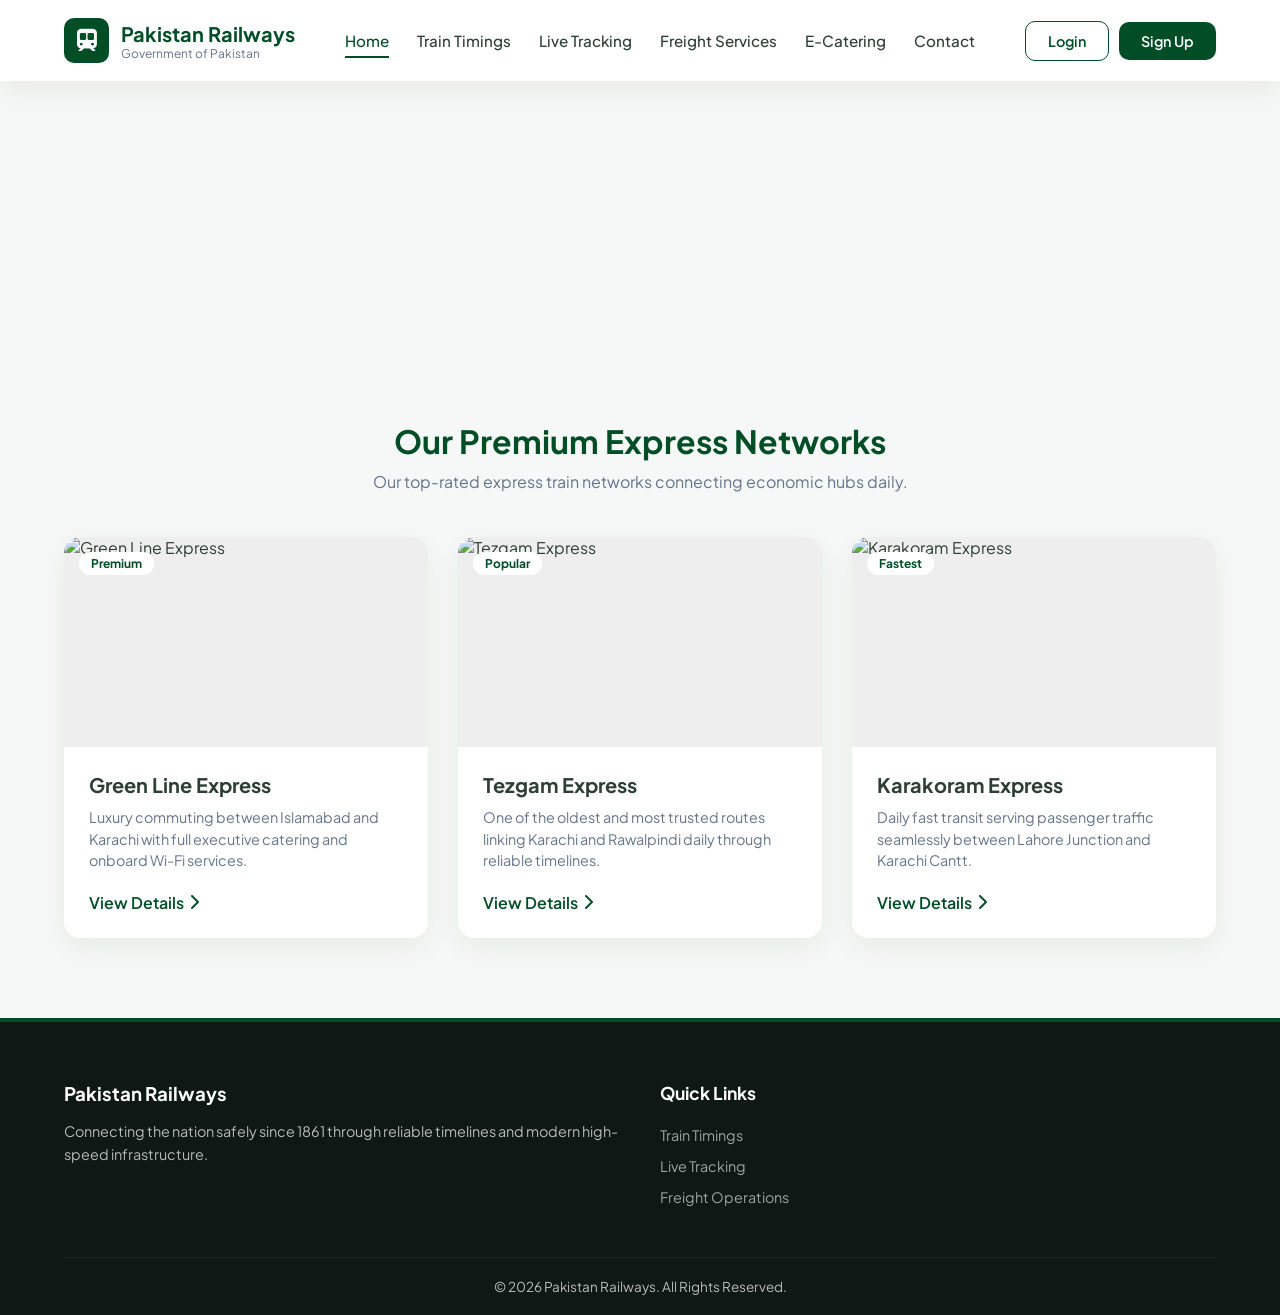
==== commit df432dff: "Enhance catering and services sections with updated images, tags, and descriptions for improved user" ====
--- a/index.html
+++ b/index.html
@@ -34,41 +34,50 @@
         </div>
     </header>
 
-    <section class="hero-section">
-        <div class="container text-center">
-            <span class="hero-badge">Welcome to the New Era of Rail Travel</span>
-            <h2 class="hero-title">Your Safest Journey, Redefined</h2>
-            <p class="hero-subtitle">Book tickets effortlessly across Pakistan's breathtaking landscapes.</p>
-            <div class="booking-widget">
-                <div class="widget-tabs"><button class="tab-btn active"><i class="fa-solid fa-ticket"></i> Book E-Ticket</button></div>
-                <form class="booking-form" onsubmit="event.preventDefault();">
-                    <div class="form-group"><label><i class="fa-solid fa-location-dot"></i> From Station</label>
-                        <select required><option value="" disabled selected>Select Origin</option><option>Lahore Junction</option><option>Karachi Cantt</option><option>Rawalpindi</option></select></div>
-                    <div class="form-group"><label><i class="fa-solid fa-location-crosshairs"></i> To Station</label>
-                        <select required><option value="" disabled selected>Select Destination</option><option>Karachi Cantt</option><option>Lahore Junction</option><option>Rawalpindi</option></select></div>
-                    <div class="form-group"><label><i class="fa-solid fa-calendar-alt"></i> Departure Date</label><input type="date" required></div>
-                    <div class="form-group"><label><i class="fa-solid fa-couch"></i> Class</label><select><option>All Classes</option><option>AC Business</option><option>Economy Class</option></select></div>
-                    <button type="submit" class="btn btn-search"><i class="fa-solid fa-magnifying-glass"></i> Find Trains</button>
-                </form>
+    
+
+  <section class="services-section">
+        <div class="container">
+            <div class="section-header text-center">
+                <h2>Our Premium Express Networks</h2>
+                <p>Our top-rated express train networks connecting economic hubs daily.</p>
             </div>
-        </div>
-    </section>
+            
+            <div class="grid grid-3">
+               <div class="service-card">
+    <div class="card-img">
+        <img src="https://images.unsplash.com/photo-1515162305285-0293e4767cc2?auto=format&fit=crop&w=600&q=80" alt="Green Line Express" style="width: 100%; height: 100%; object-fit: cover;">
+        <span class="card-tag">Premium</span>
+    </div>
+    <div class="card-body">
+        <h3>Green Line Express</h3>
+        <p>Luxury commuting between Islamabad and Karachi with full executive catering and onboard Wi-Fi services.</p>
+        <a href="#" class="card-link">View Details <i class="fa-solid fa-chevron-right"></i></a>
+    </div>
+</div>
 
-    <section class="services-section">
-        <div class="container">
-            <div class="section-header text-center"><h2>Our Premium Express Networks</h2><p>Our top-rated express train networks connecting economic hubs daily.</p></div>
-            <div class="grid grid-3">
                 <div class="service-card">
-                    <div class="card-img"><img src="https://images.unsplash.com/photo-1541417904950-b855846fe074?auto=format&fit=crop&w=600&q=80" alt="Green Line Express"></div>
-                    <div class="card-body"><h3>Green Line Express</h3><p>Luxury commuting between Islamabad and Karachi with full executive catering and onboard Wi-Fi services.</p><a href="#" class="card-link">View Details <i class="fa-solid fa-chevron-right"></i></a></div>
+                    <div class="card-img">
+                        <img src="https://images.unsplash.com/photo-1474487548417-781cb71495f3?auto=format&fit=crop&w=600&q=80" alt="Tezgam Express" style="width: 100%; height: 100%; object-fit: cover;">
+                        <span class="card-tag">Popular</span>
+                    </div>
+                    <div class="card-body">
+                        <h3>Tezgam Express</h3>
+                        <p>One of the oldest and most trusted routes linking Karachi and Rawalpindi daily through reliable timelines.</p>
+                        <a href="#" class="card-link">View Details <i class="fa-solid fa-chevron-right"></i></a>
+                    </div>
                 </div>
+
                 <div class="service-card">
-                    <div class="card-img"><img src="https://images.unsplash.com/photo-1474487548417-781cb71495f3?auto=format&fit=crop&w=600&q=80" alt="Tezgam Express"></div>
-                    <div class="card-body"><h3>Tezgam Express</h3><p>One of the oldest and most trusted routes linking Karachi and Rawalpindi daily through reliable timelines.</p><a href="#" class="card-link">View Details <i class="fa-solid fa-chevron-right"></i></a></div>
-                </div>
-                <div class="service-card">
-                    <div class="card-img"><img src="https://images.unsplash.com/photo-1532103054090-334e6e60ab29?auto=format&fit=crop&w=600&q=80" alt="Karakoram Express"></div>
-                    <div class="card-body"><h3>Karakoram Express</h3><p>Daily fast transit serving passenger traffic seamlessly between Lahore Junction and Karachi Cantt.</p><a href="#" class="card-link">View Details <i class="fa-solid fa-chevron-right"></i></a></div>
+                    <div class="card-img">
+                        <img src="https://images.unsplash.com/photo-1560624052-449f5ddf0c31?auto=format&fit=crop&w=600&q=80" alt="Karakoram Express" style="width: 100%; height: 100%; object-fit: cover;">
+                        <span class="card-tag">Fastest</span>
+                    </div>
+                    <div class="card-body">
+                        <h3>Karakoram Express</h3>
+                        <p>Daily fast transit serving passenger traffic seamlessly between Lahore Junction and Karachi Cantt.</p>
+                        <a href="#" class="card-link">View Details <i class="fa-solid fa-chevron-right"></i></a>
+                    </div>
                 </div>
             </div>
         </div>
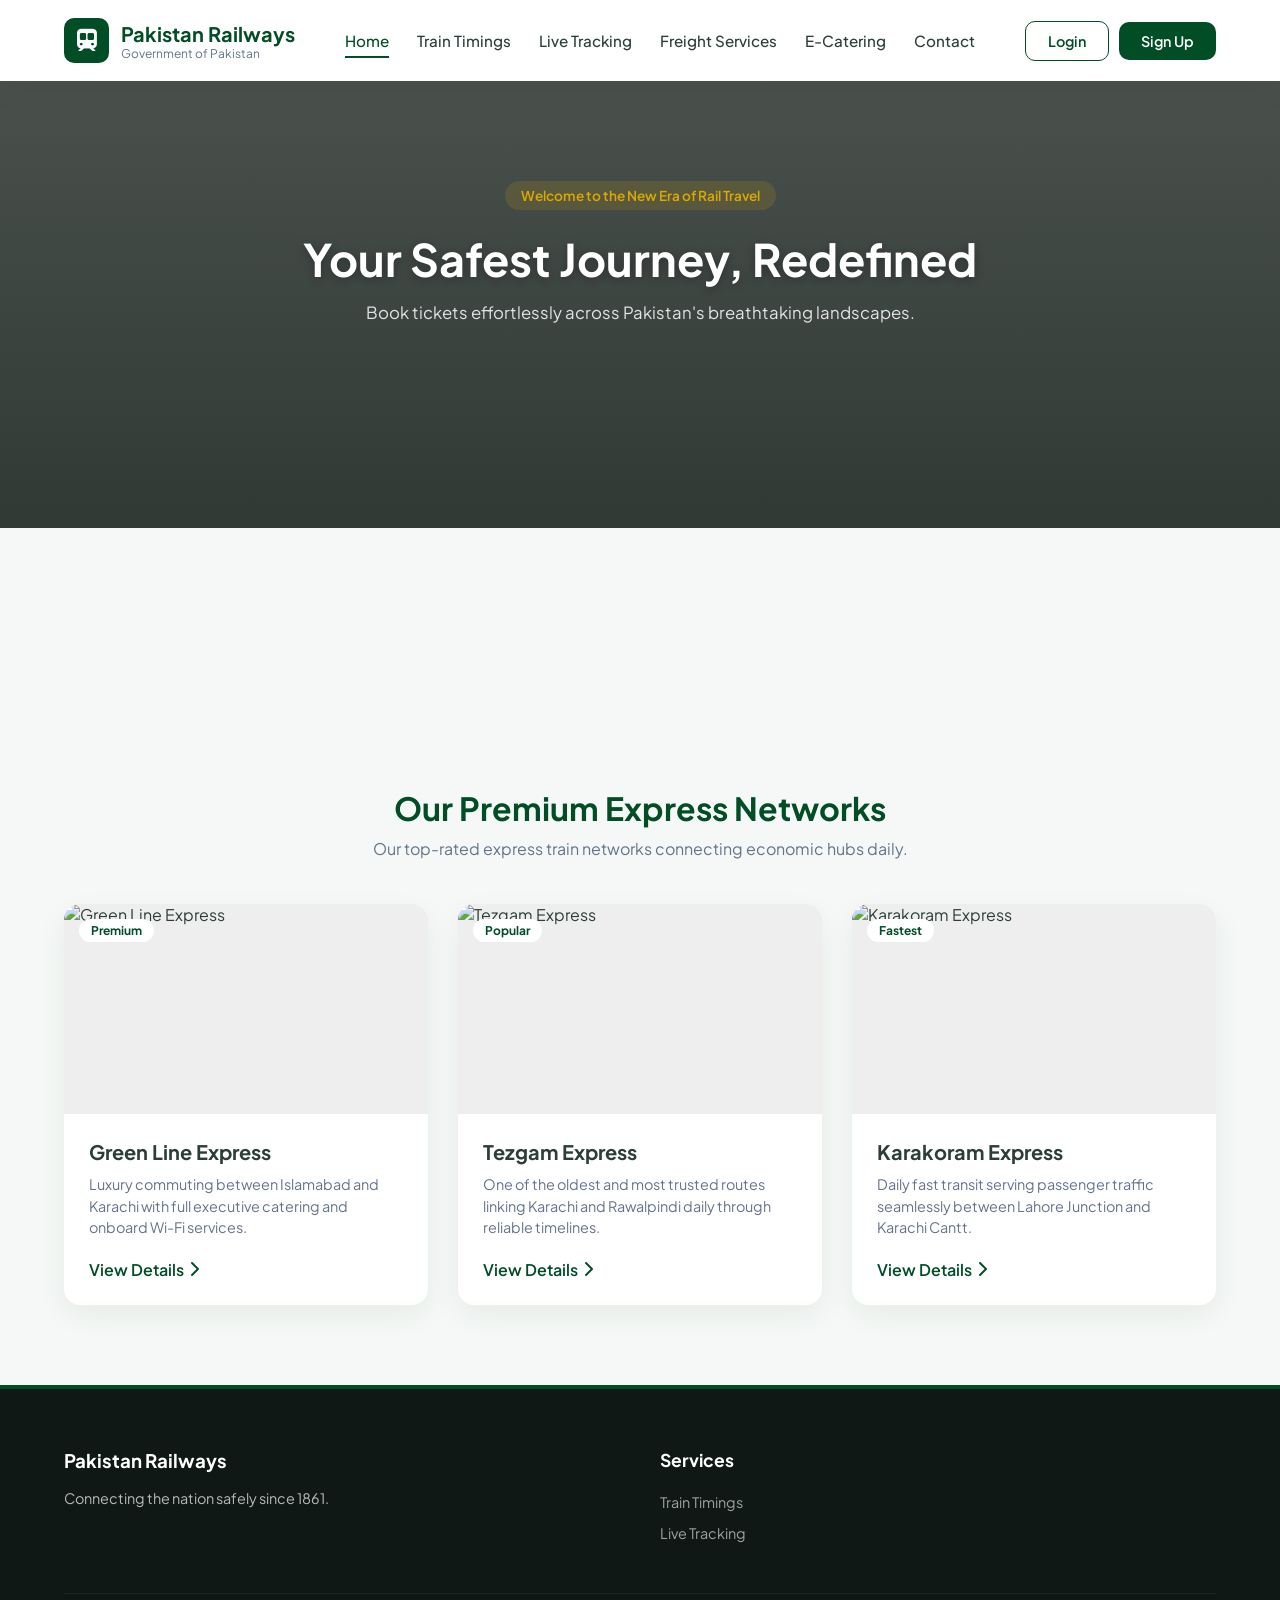
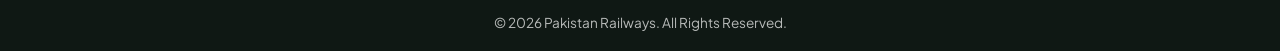
==== commit 68c3e4fb: "Refactor HTML structure and styles for improved layout; add booking form template" ====
--- a/index.html
+++ b/index.html
@@ -4,18 +4,25 @@
     <meta charset="UTF-8">
     <meta name="viewport" content="width=device-width, initial-scale=1.0">
     <title>Pakistan Railways - Official Portal</title>
-    <link rel="preconnect" href="https://fonts.googleapis.com"><link rel="preconnect" href="https://fonts.gstatic.com" crossorigin>
+    <link rel="preconnect" href="https://fonts.googleapis.com">
+    <link rel="preconnect" href="https://fonts.gstatic.com" crossorigin>
     <link href="https://fonts.googleapis.com/css2?family=Plus+Jakarta+Sans:wght@300;400;500;600;700&display=swap" rel="stylesheet">
     <link rel="stylesheet" href="https://cdnjs.cloudflare.com/ajax/libs/font-awesome/6.4.0/css/all.min.css">
     <link rel="stylesheet" href="style.css">
 </head>
 <body>
+
     <header class="main-header">
         <div class="container header-flex-row">
+            
             <a href="index.html" class="brand-logo">
                 <div class="logo-icon"><i class="fa-solid fa-train-subway"></i></div>
-                <div class="logo-text"><h1>Pakistan Railways</h1><span>Government of Pakistan</span></div>
+                <div class="logo-text">
+                    <h1>Pakistan Railways</h1>
+                    <span>Government of Pakistan</span>
+                </div>
             </a>
+
             <nav class="nav-menu" id="navMenu">
                 <ul>
                     <li><a href="index.html" class="nav-link active">Home</a></li>
@@ -26,17 +33,27 @@
                     <li><a href="contact.html" class="nav-link">Contact</a></li>
                 </ul>
             </nav>
+
             <div class="auth-actions">
                 <button class="btn btn-outline" onclick="openModal('loginModal')">Login</button>
                 <button class="btn btn-primary" onclick="openModal('signupModal')">Sign Up</button>
                 <div class="menu-toggle" id="menuToggle"><i class="fa-solid fa-bars"></i></div>
             </div>
+
         </div>
     </header>
 
-    
+    <section class="hero-section">
+        <div class="container text-center">
+            <span class="hero-badge">Welcome to the New Era of Rail Travel</span>
+            <h2 class="hero-title">Your Safest Journey, Redefined</h2>
+            <p class="hero-subtitle">Book tickets effortlessly across Pakistan's breathtaking landscapes.</p>
+            
+           
+        </div>
+    </section>
 
-  <section class="services-section">
+    <section class="services-section">
         <div class="container">
             <div class="section-header text-center">
                 <h2>Our Premium Express Networks</h2>
@@ -44,21 +61,21 @@
             </div>
             
             <div class="grid grid-3">
-               <div class="service-card">
-    <div class="card-img">
-        <img src="https://images.unsplash.com/photo-1515162305285-0293e4767cc2?auto=format&fit=crop&w=600&q=80" alt="Green Line Express" style="width: 100%; height: 100%; object-fit: cover;">
-        <span class="card-tag">Premium</span>
-    </div>
-    <div class="card-body">
-        <h3>Green Line Express</h3>
-        <p>Luxury commuting between Islamabad and Karachi with full executive catering and onboard Wi-Fi services.</p>
-        <a href="#" class="card-link">View Details <i class="fa-solid fa-chevron-right"></i></a>
-    </div>
-</div>
+                <div class="service-card">
+                    <div class="card-img">
+                        <img src="https://images.unsplash.com/photo-1515162305285-0293e4767cc2?auto=format&fit=crop&w=600&q=80" alt="Green Line Express">
+                        <span class="card-tag">Premium</span>
+                    </div>
+                    <div class="card-body">
+                        <h3>Green Line Express</h3>
+                        <p>Luxury commuting between Islamabad and Karachi with full executive catering and onboard Wi-Fi services.</p>
+                        <a href="#" class="card-link">View Details <i class="fa-solid fa-chevron-right"></i></a>
+                    </div>
+                </div>
 
                 <div class="service-card">
                     <div class="card-img">
-                        <img src="https://images.unsplash.com/photo-1474487548417-781cb71495f3?auto=format&fit=crop&w=600&q=80" alt="Tezgam Express" style="width: 100%; height: 100%; object-fit: cover;">
+                        <img src="https://images.unsplash.com/photo-1519074002996-a69e7ac46a42?auto=format&fit=crop&w=600&q=80" alt="Tezgam Express">
                         <span class="card-tag">Popular</span>
                     </div>
                     <div class="card-body">
@@ -70,7 +87,7 @@
 
                 <div class="service-card">
                     <div class="card-img">
-                        <img src="https://images.unsplash.com/photo-1560624052-449f5ddf0c31?auto=format&fit=crop&w=600&q=80" alt="Karakoram Express" style="width: 100%; height: 100%; object-fit: cover;">
+                        <img src="https://images.unsplash.com/photo-1560624052-449f5ddf0c31?auto=format&fit=crop&w=600&q=80" alt="Karakoram Express">
                         <span class="card-tag">Fastest</span>
                     </div>
                     <div class="card-body">
@@ -83,18 +100,40 @@
         </div>
     </section>
 
-    <div class="modal-overlay" id="loginModal"><div class="modal-box"><div class="modal-close" onclick="closeModal('loginModal')">&times;</div><div class="modal-header"><h3>Welcome Back</h3><p>Sign in to your passenger account.</p></div><form><div class="form-group input-icon"><i class="fa-solid fa-envelope"></i><input type="email" placeholder="Email Address"></div><div class="form-group input-icon"><i class="fa-solid fa-lock"></i><input type="password" placeholder="Password"></div><button type="submit" class="btn btn-primary w-100">Sign In</button></form></div></div>
-    <div class="modal-overlay" id="signupModal"><div class="modal-box"><div class="modal-close" onclick="closeModal('signupModal')">&times;</div><div class="modal-header"><h3>Create Account</h3><p>Register to book swift e-tickets.</p></div><form><div class="form-group input-icon"><i class="fa-solid fa-user"></i><input type="text" placeholder="Full Name"></div><div class="form-group input-icon"><i class="fa-solid fa-envelope"></i><input type="email" placeholder="Email Address"></div><button type="submit" class="btn btn-primary w-100">Register</button></form></div></div>
+    <div class="modal-overlay" id="loginModal">
+        <div class="modal-box">
+            <div class="modal-close" onclick="closeModal('loginModal')">&times;</div>
+            <div class="modal-header"><h3>Welcome Back</h3><p>Sign in to your passenger profile account.</p></div>
+            <form onsubmit="event.preventDefault();">
+                <div class="form-group input-icon"><i class="fa-solid fa-envelope"></i><input type="email" placeholder="Email Address" required></div>
+                <div class="form-group input-icon"><i class="fa-solid fa-lock"></i><input type="password" placeholder="Password" required></div>
+                <button type="submit" class="btn btn-primary w-100">Sign In</button>
+            </form>
+        </div>
+    </div>
+
+    <div class="modal-overlay" id="signupModal">
+        <div class="modal-box">
+            <div class="modal-close" onclick="closeModal('signupModal')">&times;</div>
+            <div class="modal-header"><h3>Create Account</h3><p>Register to book swift e-tickets.</p></div>
+            <form onsubmit="event.preventDefault();">
+                <div class="form-group input-icon"><i class="fa-solid fa-user"></i><input type="text" placeholder="Full Name" required></div>
+                <div class="form-group input-icon"><i class="fa-solid fa-envelope"></i><input type="email" placeholder="Email Address" required></div>
+                <button type="submit" class="btn btn-primary w-100">Register</button>
+            </form>
+        </div>
+    </div>
 
     <footer class="main-footer">
         <div class="container">
             <div class="footer-grid">
-                <div class="footer-brand"><h3>Pakistan Railways</h3><p>Connecting the nation safely since 1861 through reliable timelines and modern high-speed infrastructure.</p></div>
-                <div class="footer-links"><h4>Quick Links</h4><ul><li><a href="timings.html">Train Timings</a></li><li><a href="tracking.html">Live Tracking</a></li><li><a href="freight.html">Freight Operations</a></li></ul></div>
+                <div class="footer-brand"><h3>Pakistan Railways</h3><p>Connecting the nation safely since 1861.</p></div>
+                <div class="footer-links"><h4>Services</h4><ul><li><a href="timings.html">Train Timings</a></li><li><a href="tracking.html">Live Tracking</a></li></ul></div>
             </div>
             <div class="footer-bottom text-center"><p>&copy; 2026 Pakistan Railways. All Rights Reserved.</p></div>
         </div>
     </footer>
+
     <script src="auth-script.js"></script>
 </body>
 </html>
--- a/style.css
+++ b/style.css
@@ -15,7 +15,7 @@
 
 * { margin: 0; padding: 0; box-sizing: border-box; font-family: 'Plus Jakarta Sans', sans-serif; }
 body { background-color: var(--light-bg); color: var(--text-dark); overflow-x: hidden; display: flex; flex-direction: column; min-height: 100vh; }
-.container { width: 90%; max-width: 1320px; margin: 0 auto; }
+.container { width: 90%; max-width: 1320px; margin: 0 auto; position: relative; }
 .text-center { text-align: center; }
 .w-100 { width: 100%; }
 
@@ -48,28 +48,33 @@
 .btn-primary:hover { background-color: var(--pak-green-light); }
 .menu-toggle { display: none; font-size: 1.4rem; cursor: pointer; color: var(--pak-green); }
 
-/* HERO DESIGN (HOME PAGE) */
-.hero-section { background: linear-gradient(rgba(15, 24, 20, 0.85), rgba(15, 24, 20, 0.95)), url('https://images.unsplash.com/photo-1541417904950-b855846fe074?auto=format&fit=crop&w=1400&q=80') center/cover; padding: 80px 0 200px 0; color: var(--white); }
+/* CLASSIC SOLID HERO BACKDROP */
+/* CLASSIC PREMIUM HERO BACKDROP WITH TRAIN IMAGE */
+.hero-section { 
+    background: linear-gradient(rgba(15, 24, 20, 0.75), rgba(15, 24, 20, 0.85)), 
+                url('https://zameenblog.s3.amazonaws.com/blog/wp-content/uploads/2020/04/All-You-Need-to-Know-About-Pakistan-Railways-Cover-15-04.jpg') center/cover no-repeat; 
+    padding: 100px 0 160px 0; 
+    color: var(--white); 
+    width: 100%;
+    position: relative;
+}
 .hero-badge { background: rgba(218, 170, 0, 0.15); color: var(--gold); padding: 6px 16px; border-radius: 30px; font-size: 0.85rem; font-weight: 600; display: inline-block; margin-bottom: 20px; }
-.hero-title { font-size: 2.8rem; font-weight: 700; margin-bottom: 15px; }
-.hero-subtitle { max-width: 650px; margin: 0 auto 45px auto; color: rgba(255, 255, 255, 0.7); }
+.hero-title { font-size: 2.8rem; font-weight: 700; margin-bottom: 15px; text-shadow: 0 2px 10px rgba(0,0,0,0.3); }
+.hero-subtitle { max-width: 650px; margin: 0 auto 45px auto; color: rgba(255, 255, 255, 0.85); font-size: 1.05rem; }
 
-/* INNER PAGES COMMON BANNER */
-.page-title-banner { background: linear-gradient(rgba(15, 24, 20, 0.85), rgba(15, 24, 20, 0.95)), url('https://images.unsplash.com/photo-1541417904950-b855846fe074?auto=format&fit=crop&w=1400&q=80') center/cover; padding: 60px 0; color: var(--white); text-align: center; }
-.page-title-banner h2 { font-size: 2.2rem; margin-bottom: 10px; color: var(--white); }
-.page-title-banner p { color: rgba(255, 255, 255, 0.7); font-size: 1rem; }
-
-/* MAIN CONTENT AREA & SECTIONS */
-.main-content-area { padding: 60px 0; flex: 1; }
-.services-section { padding: 340px 0 80px 0; }
-.section-header h2 { font-size: 2rem; color: var(--pak-green); margin-bottom: 10px; }
-.section-header p { color: var(--text-muted); margin-bottom: 45px; }
-.grid { display: grid; gap: 30px; }
-.grid-3 { grid-template-columns: repeat(3, 1fr); }
-.grid-2 { grid-template-columns: repeat(auto-fit, minmax(450px, 1fr)); }
-
-/* BOOKING WIDGET */
-.booking-widget { background: var(--white); border-radius: var(--border-radius-lg); padding: 30px; box-shadow: 0 20px 40px rgba(0,0,0,0.2); color: var(--text-dark); max-width: 1100px; margin: 0 auto -280px auto; text-align: left; }
+/* BOOKING WIDGET COMPACT REMAP WITH FIXED MARGINS */
+.booking-widget { 
+    background: var(--white); 
+    border-radius: var(--border-radius-lg); 
+    padding: 30px; 
+    box-shadow: 0 20px 40px rgba(0,0,0,0.15); 
+    color: var(--text-dark); 
+    max-width: 1100px; 
+    margin: 0 auto -210px auto; 
+    text-align: left; 
+    position: relative;
+    z-index: 50;
+}
 .widget-tabs { display: flex; gap: 15px; margin-bottom: 25px; border-bottom: 1px solid #e2e8f0; padding-bottom: 12px; }
 .tab-btn { background: none; border: none; font-size: 0.95rem; font-weight: 600; color: var(--pak-green); border-bottom: 3px solid var(--pak-green); padding-bottom: 12px; cursor: pointer; }
 .booking-form { display: grid; grid-template-columns: repeat(4, 1fr) 160px; gap: 20px; align-items: flex-end; }
@@ -81,35 +86,26 @@
 .btn-search { background-color: var(--gold); color: var(--dark); height: 48px; border-radius: var(--border-radius-md); font-weight: 700; border: none; cursor: pointer; transition: var(--transition); }
 .btn-search:hover { background-color: #c49900; transform: translateY(-2px); }
 
-/* SERVICE CARDS & IMAGES */
+/* GAP SOLVED HERE: REDUCED TOP PADDING FROM 340px TO 260px FOR CRISP PROXIMITY */
+.services-section { padding: 260px 0 80px 0; background-color: var(--light-bg); position: relative; z-index: 10; }
+.section-header h2 { font-size: 2rem; color: var(--pak-green); margin-bottom: 10px; font-weight: 700; }
+.section-header p { color: var(--text-muted); margin-bottom: 45px; }
+
+/* SERVICES CARDS & OTHER PROPERTIES */
+.grid { display: grid; gap: 30px; }
+.grid-3 { grid-template-columns: repeat(3, 1fr); }
+.grid-2 { grid-template-columns: repeat(auto-fit, minmax(450px, 1fr)); }
 .service-card { background: var(--white); border-radius: var(--border-radius-lg); overflow: hidden; box-shadow: var(--shadow); transition: var(--transition); }
-.service-card:hover { transform: translateY(-8px); box-shadow: 0 20px 40px rgba(0, 47, 23, 0.1); }
+.service-card:hover { transform: translateY(-8px); }
 .card-img { position: relative; height: 210px; background-color: #eee; }
-.card-img img { width: 100%; height: 100%; object-fit: cover; }
-.card-tag { position: absolute; top: 15px; left: 15px; background: var(--white); color: var(--pak-green); font-size: 0.75rem; font-weight: 700; padding: 4px 12px; border-radius: 20px; }
+.card-img img { width: 100%; height: 100%; object-fit: cover; display: block; }
+.card-tag { position: absolute; top: 15px; left: 15px; background: var(--white); color: var(--pak-green); font-size: 0.75rem; font-weight: 700; padding: 4px 12px; border-radius: 20px; z-index: 10; }
 .card-body { padding: 25px; }
 .card-body h3 { font-size: 1.25rem; margin-bottom: 10px; color: var(--text-dark); }
 .card-body p { color: var(--text-muted); font-size: 0.9rem; line-height: 1.5; margin-bottom: 20px; }
 .card-link { text-decoration: none; color: var(--pak-green); font-weight: 600; display: flex; align-items: center; gap: 5px; }
 
-/* REUSABLE TABLES */
-.table-responsive { overflow-x: auto; margin-top: 20px; box-shadow: var(--shadow); border-radius: var(--border-radius-lg); background: var(--white); }
-.custom-table { width: 100%; border-collapse: collapse; text-align: left; font-size: 0.95rem; min-width: 600px; }
-.custom-table th { background-color: var(--pak-green); color: var(--white); padding: 16px; font-weight: 600; }
-.custom-table td { padding: 16px; border-bottom: 1px solid #e2e8f0; color: var(--text-dark); }
-.custom-table tr:last-child td { border-bottom: none; }
-.custom-table tr:nth-child(even) { background-color: #f8fafc; }
-.status-badge { padding: 4px 12px; border-radius: 20px; font-size: 0.8rem; font-weight: 600; display: inline-block; }
-.status-badge.ontime { background-color: #dcfce7; color: #166534; }
-.status-badge.delayed { background-color: #fee2e2; color: #991b1b; }
-
-/* PACKAGES GRID FOR LOGISTICS/CATERING */
-.feature-info-box { background: var(--white); padding: 35px; border-radius: var(--border-radius-lg); box-shadow: var(--shadow); border-top: 4px solid var(--pak-green); }
-.feature-info-box h3 { font-size: 1.4rem; color: var(--pak-green); margin-bottom: 15px; display: flex; align-items: center; gap: 10px; }
-.feature-info-box ul { list-style-position: inside; color: var(--text-muted); line-height: 1.7; font-size: 0.95rem; }
-.feature-info-box ul li { margin-bottom: 8px; }
-
-/* MODALS */
+/* MODALS SYSTEM */
 .modal-overlay { position: fixed; top:0; left:0; width:100%; height:100%; background: rgba(15, 24, 20, 0.6); backdrop-filter: blur(5px); display: flex; justify-content: center; align-items: center; opacity: 0; pointer-events: none; z-index: 10000; transition: var(--transition); }
 .modal-overlay.active { opacity: 1; pointer-events: auto; }
 .modal-box { background: var(--white); padding: 40px; border-radius: var(--border-radius-lg); width: 100%; max-width: 440px; position: relative; }
@@ -121,7 +117,7 @@
 .input-icon input { width: 100%; padding: 12px 14px 12px 40px; border: 1px solid #cbd5e1; border-radius: var(--border-radius-md); outline: none; }
 
 /* MEGA FOOTER */
-.main-footer { background-color: var(--dark); color: rgba(255, 255, 255, 0.7); padding: 60px 0 20px 0; margin-top: auto; border-top: 4px solid var(--pak-green); }
+.main-footer { background-color: var(--dark); color: rgba(255, 255, 255, 0.7); padding: 60px 0 20px 0; margin-top: auto; border-top: 4px solid var(--pak-green); position: relative; z-index: 20; }
 .footer-grid { display: grid; grid-template-columns: repeat(auto-fit, minmax(220px, 1fr)); gap: 40px; margin-bottom: 40px; }
 .footer-brand h3 { color: var(--white); margin-bottom: 15px; }
 .footer-brand p { font-size: 0.9rem; line-height: 1.6; }
@@ -132,7 +128,7 @@
 .footer-links ul li a:hover { color: var(--gold); padding-left: 5px; }
 .footer-bottom { border-top: 1px solid rgba(255,255,255,0.05); padding-top: 20px; font-size: 0.85rem; }
 
-/* MEDIA QUERIES */
+/* RESPONSIVE DESIGN */
 @media (max-width: 1200px) { .booking-form { grid-template-columns: repeat(2, 1fr); } }
 @media (max-width: 992px) {
     .menu-toggle { display: block; }
@@ -142,5 +138,5 @@
     .grid-3, .grid-2 { grid-template-columns: 1fr; }
     .booking-form { grid-template-columns: 1fr; }
     .hero-title { font-size: 2rem; }
-    .services-section { padding: 480px 0 80px 0; }
+    .services-section { padding: 380px 0 80px 0; }
 }
